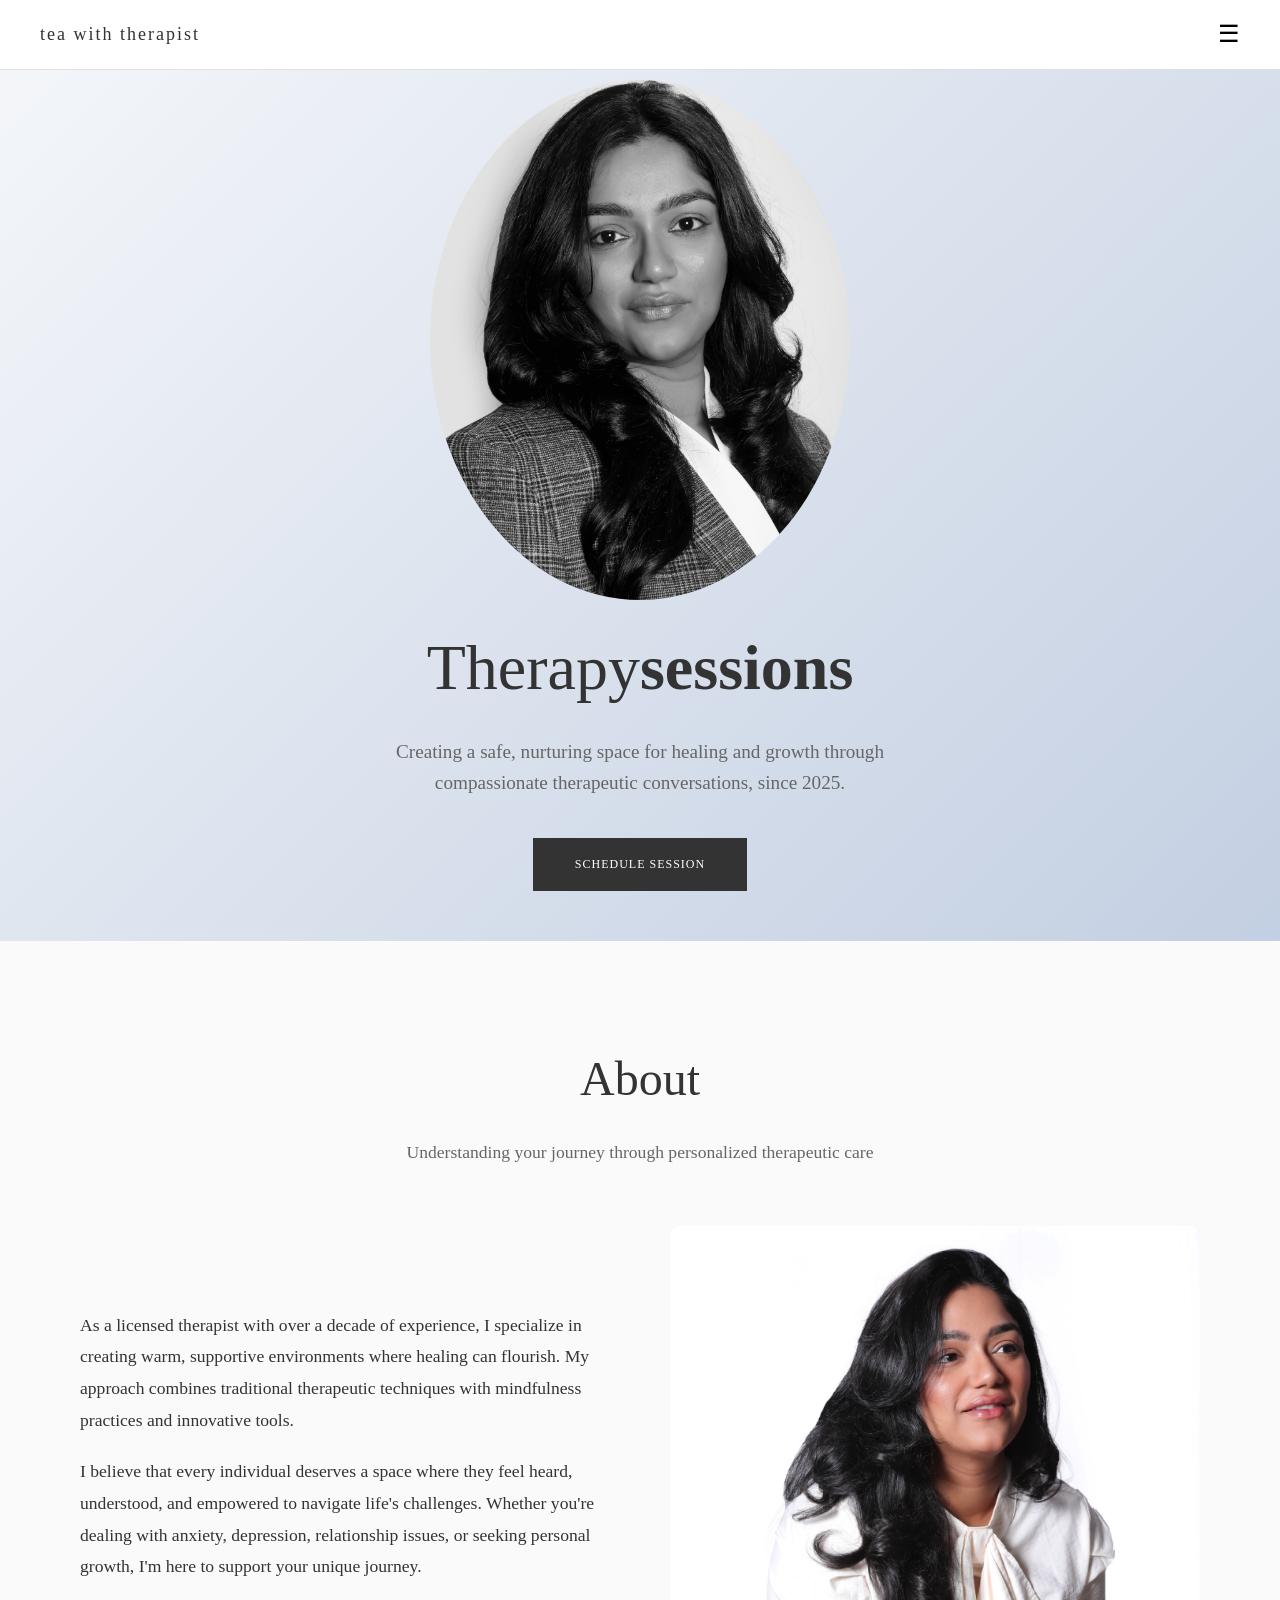
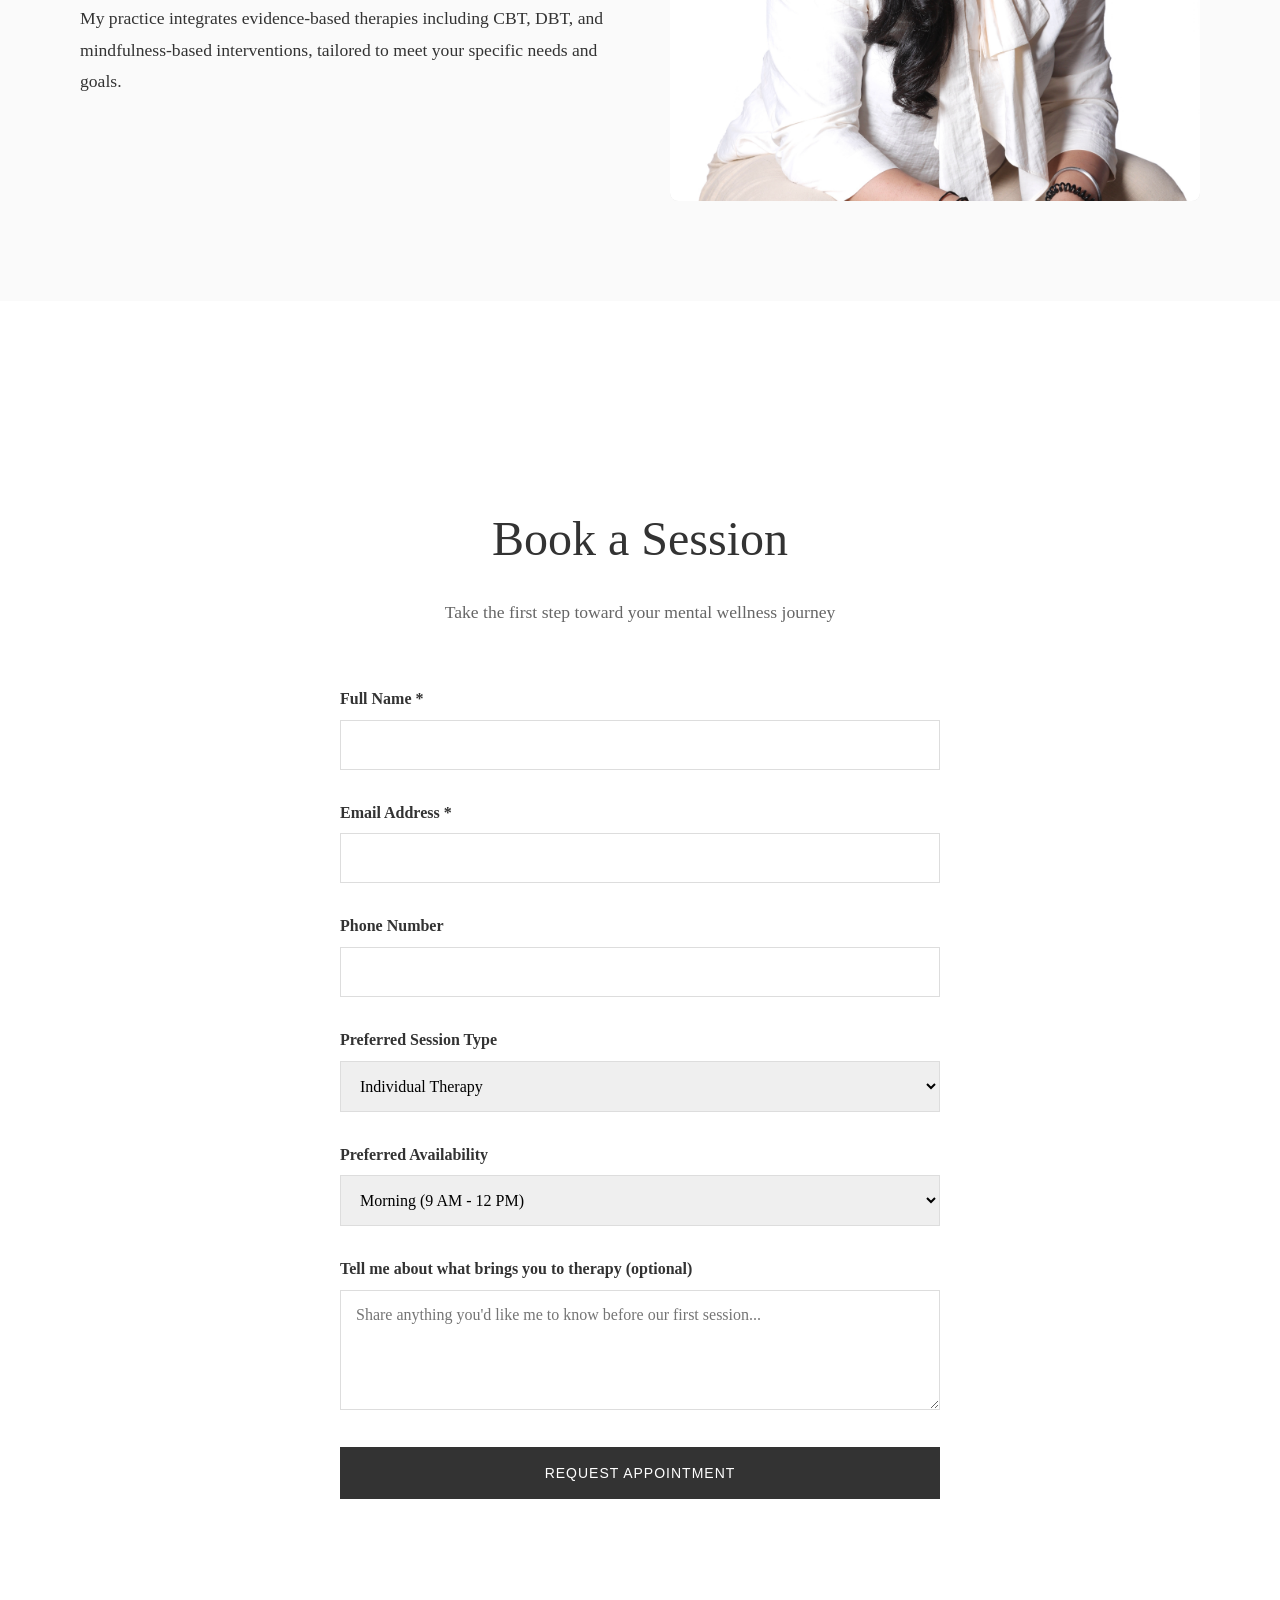
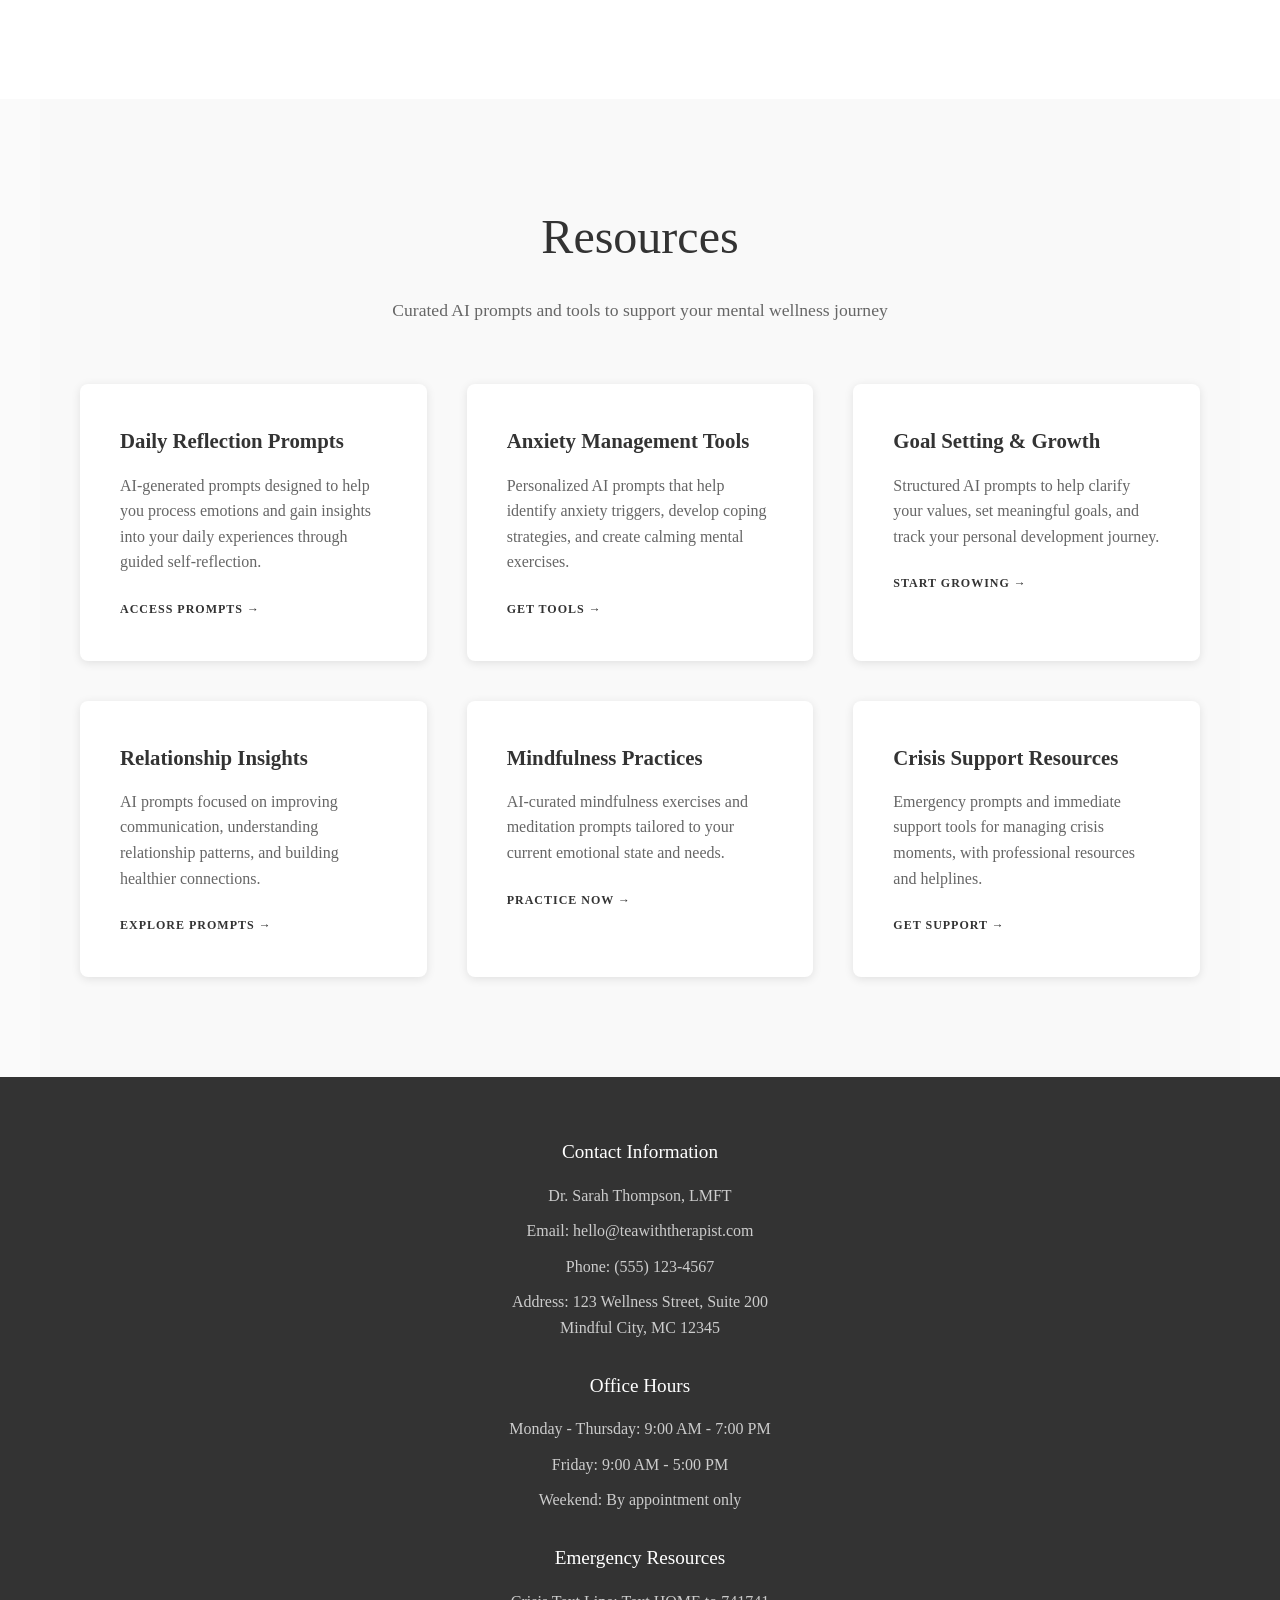
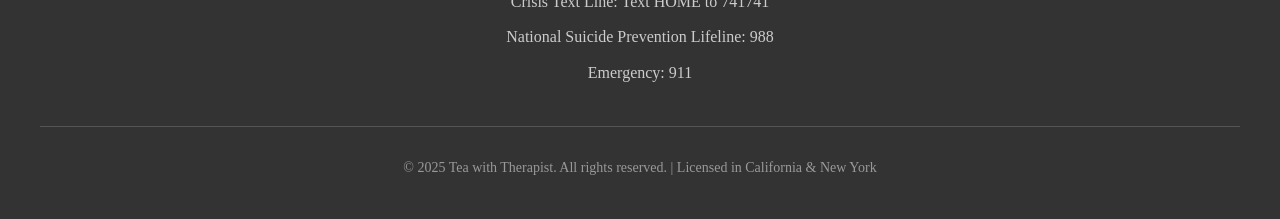
==== index.html @ d3dd5258 "Update index.html" ====
<!DOCTYPE html>
<html lang="en">
<head>
    <meta charset="UTF-8">
    <meta name="viewport" content="width=device-width, initial-scale=1.0">
    <title>Shit Therapist</title>
    <style>
        * {
            margin: 0;
            padding: 0;
            box-sizing: border-box;
        }

        body {
            font-family: 'Georgia', serif;
            line-height: 1.6;
            color: #333;
            background-color: #fafafa;
        }

        /* Header */
        header {
            background: white;
            padding: 20px 40px;
            border-bottom: 1px solid #e0e0e0;
            position: fixed;
            width: 100%;
            top: 0;
            z-index: 1000;
            display: flex;
            justify-content: space-between;
            align-items: center;
        }

        .logo {
            font-size: 18px;
            font-weight: normal;
            letter-spacing: 2px;
            text-transform: lowercase;
        }

        .nav-toggle {
            font-size: 24px;
            cursor: pointer;
            border: none;
            background: none;
            position: relative;
            z-index: 2001;
            transition: all 0.3s ease;
        }

        /* Full-Screen Navigation Overlay */
        .nav-overlay {
            position: fixed;
            top: 0;
            left: 0;
            width: 100%;
            height: 100vh;
            background: rgba(0, 0, 0, 0.95);
            z-index: 2000;
            opacity: 0;
            visibility: hidden;
            transition: all 0.4s ease;
            display: flex;
            align-items: center;
            justify-content: center;
        }

        .nav-overlay.active {
            opacity: 1;
            visibility: visible;
        }

        .nav-overlay-content {
            text-align: center;
            color: white;
        }

        .nav-overlay nav {
            margin-bottom: 40px;
        }

        .nav-overlay ul {
            list-style: none;
            padding: 0;
        }

        .nav-overlay li {
            margin: 40px 0;
            opacity: 0;
            transform: translateY(50px);
            transition: all 0.6s ease;
        }

        .nav-overlay.active li {
            opacity: 1;
            transform: translateY(0);
        }

        /* Stagger animation effect */
        .nav-overlay.active li:nth-child(1) { transition-delay: 0.1s; }
        .nav-overlay.active li:nth-child(2) { transition-delay: 0.2s; }
        .nav-overlay.active li:nth-child(3) { transition-delay: 0.3s; }
        .nav-overlay.active li:nth-child(4) { transition-delay: 0.4s; }
        .nav-overlay.active li:nth-child(5) { transition-delay: 0.5s; }

        .nav-overlay a {
            color: white;
            text-decoration: none;
            font-size: 3rem;
            font-weight: normal;
            letter-spacing: 2px;
            text-transform: lowercase;
            transition: all 0.3s ease;
            position: relative;
        }

        .nav-overlay a:hover {
            color: #ccc;
        }

        .nav-overlay a::after {
            content: '';
            position: absolute;
            bottom: -10px;
            left: 0;
            width: 0;
            height: 1px;
            background: white;
            transition: width 0.3s ease;
        }

        .nav-overlay a:hover::after {
            width: 100%;
        }

        .nav-close-text {
            font-size: 1rem;
            color: rgba(255, 255, 255, 0.7);
            letter-spacing: 1px;
            text-transform: uppercase;
            margin-top: 60px;
        }

        /* Hero Section - Keeps Original Gradient Background */
        .hero {
            min-height: 100vh;
            display: flex;
            flex-direction: column;
            align-items: center;
            justify-content: center;
            position: relative;
            background: linear-gradient(135deg, #f5f7fa 0%, #c3cfe2 100%);
            padding-top: 80px;
            overflow: hidden;
        }

        /* Clean Photo Placement - No Overlays, Separate from Text */
        .hero-image {
            width: 420px;
            height: 520px;
            border-radius: 50%;
            overflow: hidden;
            margin-bottom: 30px;
            position: relative;
            z-index: 10;
        }

        .hero-image img {
            width: 100%;
            height: 100%;
            object-fit: cover;
            object-position: center 35%; /*image becomes better positioned ion know tho*/
        }

        .hero-content {
            text-align: center;
            max-width: 800px;
            padding: 0 40px;
            position: relative;
            z-index: 10;
        }

        .hero h1 {
            font-size: 4rem;
            font-weight: normal;
            margin-bottom: 30px;
            line-height: 1.2;
        }

        .hero h1 .highlight {
            font-weight: bold;
        }

        .hero p {
            font-size: 1.2rem;
            margin-bottom: 40px;
            color: #666;
            max-width: 600px;
            margin-left: auto;
            margin-right: auto;
        }

        .cta-button {
            display: inline-block;
            padding: 15px 40px;
            border: 2px solid #333;
            background: #333;
            text-decoration: none;
            color: white;
            text-transform: uppercase;
            letter-spacing: 1px;
            font-size: 12px;
            transition: all 0.3s ease;
            margin-bottom: 50px; /* Added this line for better spacing */
        }

        .cta-button:hover {
            background: transparent;
            color: #333;
        }

        /* Section Styling */
        .section {
            padding: 100px 40px;
            max-width: 1200px;
            margin: 0 auto;
        }

        .section-title {
            font-size: 3rem;
            font-weight: normal;
            text-align: center;
            margin-bottom: 20px;
        }

        .section-subtitle {
            text-align: center;
            font-size: 1.1rem;
            color: #666;
            margin-bottom: 60px;
            max-width: 600px;
            margin-left: auto;
            margin-right: auto;
        }

        /* About Section */
        .about-content {
            display: grid;
            grid-template-columns: 1fr 1fr;
            gap: 60px;
            align-items: center;
        }

        .about-text {
            font-size: 1.1rem;
            line-height: 1.8;
        }

        .about-text p {
            margin-bottom: 20px;
        }

        .about-image {
            height: 575px;
            background: #e0e0e0;
            display: flex;
            align-items: center;
            justify-content: center;
            overflow: hidden; /* Add this line */
            border-radius: 8px; /* Optional: adds rounded corners */
        }

        .about-image img {
            width: 100%;
            height: 100%;
            object-fit: cover;
            object-position: center 30%;
            transform: scale(1.00); /* Scales down while maintaining the larger dimensions */
        }
    
        /* Book Session Section */
        .book-session {
            background: white;
            padding: 100px 40px;
        }

        .form-container {
            max-width: 600px;
            margin: 0 auto;
        }

        .form-group {
            margin-bottom: 30px;
        }

        .form-group label {
            display: block;
            margin-bottom: 8px;
            font-weight: bold;
            color: #333;
        }

        .form-group input,
        .form-group textarea,
        .form-group select {
            width: 100%;
            padding: 15px;
            border: 1px solid #ddd;
            font-family: inherit;
            font-size: 16px;
        }

        .form-group textarea {
            height: 120px;
            resize: vertical;
        }

        .submit-btn {
            width: 100%;
            padding: 18px;
            background: #333;
            color: white;
            border: none;
            text-transform: uppercase;
            letter-spacing: 1px;
            cursor: pointer;
            font-size: 14px;
            transition: background 0.3s ease;
        }

        .submit-btn:hover {
            background: #555;
        }

        /* Resources Section */
        .resources {
            background: #f9f9f9;
        }

        .resources-grid {
            display: grid;
            grid-template-columns: repeat(auto-fit, minmax(300px, 1fr));
            gap: 40px;
        }

        .resource-card {
            background: white;
            padding: 40px;
            border-radius: 8px;
            box-shadow: 0 2px 10px rgba(0,0,0,0.1);
        }

        .resource-card h3 {
            font-size: 1.3rem;
            margin-bottom: 15px;
            color: #333;
        }

        .resource-card p {
            color: #666;
            margin-bottom: 20px;
            line-height: 1.6;
        }

        .resource-link {
            color: #333;
            text-decoration: none;
            font-weight: bold;
            text-transform: uppercase;
            font-size: 12px;
            letter-spacing: 1px;
        }

        /* Footer */
        footer {
            background: #333;
            color: white;
            padding: 60px 40px 40px;
            text-align: center;
        }

        .footer-content {
            max-width: 800px;
            margin: 0 auto;
        }

        .footer-section {
            margin-bottom: 30px;
        }

        .footer-section h3 {
            font-size: 1.2rem;
            margin-bottom: 15px;
            font-weight: normal;
        }

        .footer-section p {
            margin-bottom: 10px;
            color: #ccc;
        }

        .footer-bottom {
            border-top: 1px solid #555;
            padding-top: 30px;
            margin-top: 40px;
            color: #999;
            font-size: 14px;
        }

        /* Smooth Scroll */
        html {
            scroll-behavior: smooth;
        }

        /* Responsive Design */
        @media (max-width: 768px) {
            .hero h1 {
                font-size: 2.5rem;
            }
            
            .section-title {
                font-size: 2rem;
            }
            
            .about-content {
                grid-template-columns: 1fr;
                gap: 40px;
            }
            
            .resources-grid {
                grid-template-columns: 1fr;
            }
            
            header {
                padding: 20px;
            }
            
            .section {
                padding: 60px 20px;
            }
            
            .book-session {
                padding: 60px 20px;
            }

            .nav-overlay a {
                font-size: 2rem;
            }

            .hero-image {
                width: 280px;
                height: 350px;
            }

            .hero-content {
                padding: 0 20px;
            }
        }
    </style>
</head>
<body>
    <!-- Header -->
    <header>
        <div class="logo">tea with therapist</div>
        <button class="nav-toggle" id="navToggle">☰</button>
    </header>

    <!-- Full-Screen Navigation Overlay -->
    <div class="nav-overlay" id="navOverlay">
        <div class="nav-overlay-content">
            <nav>
                <ul>
                    <li><a href="#home" onclick="closeMenu()">home</a></li>
                    <li><a href="#about" onclick="closeMenu()">about</a></li>
                    <li><a href="#book" onclick="closeMenu()">book session</a></li>
                    <li><a href="#resources" onclick="closeMenu()">resources</a></li>
                    <li><a href="#contact" onclick="closeMenu()">contact</a></li>
                </ul>
            </nav>
            <div class="nav-close-text">Press ESC to close</div>
        </div>
    </div>

    <!-- Hero Section -->
    <section class="hero" id="home">
        <!-- Clean Photo Placement -->
        <div class="hero-image">
            <img src="images/IMG_2917.jpg" alt="Therapist professional photo">
        </div>
        
        <div class="hero-content">
            <h1>Therapy<span class="highlight">sessions</span></h1>
            <p>Creating a safe, nurturing space for healing and growth through compassionate therapeutic conversations, since 2025.</p>
            <a href="#book" class="cta-button">Schedule Session</a>
        </div>
    </section>

    <!-- About Section -->
    <section class="section" id="about">
        <h2 class="section-title">About</h2>
        <p class="section-subtitle">Understanding your journey through personalized therapeutic care</p>
        
        <div class="about-content">
            <div class="about-text">
                <p>As a licensed therapist with over a decade of experience, I specialize in creating warm, supportive environments where healing can flourish. My approach combines traditional therapeutic techniques with mindfulness practices and innovative tools.</p>
                
                <p>I believe that every individual deserves a space where they feel heard, understood, and empowered to navigate life's challenges. Whether you're dealing with anxiety, depression, relationship issues, or seeking personal growth, I'm here to support your unique journey.</p>
                
                <p>My practice integrates evidence-based therapies including CBT, DBT, and mindfulness-based interventions, tailored to meet your specific needs and goals.</p>
            </div>
            
            <div class="about-image">
              <img src="images/IMG_2913.JPG">
            </div>
        </div>
    </section>

    <!-- Book Session Section -->
    <section class="book-session" id="book">
        <div class="section">
            <h2 class="section-title">Book a Session</h2>
            <p class="section-subtitle">Take the first step toward your mental wellness journey</p>
            
            <div class="form-container">
                <form>
                    <div class="form-group">
                        <label for="name">Full Name *</label>
                        <input type="text" id="name" name="name" required>
                    </div>
                    
                    <div class="form-group">
                        <label for="email">Email Address *</label>
                        <input type="email" id="email" name="email" required>
                    </div>
                    
                    <div class="form-group">
                        <label for="phone">Phone Number</label>
                        <input type="tel" id="phone" name="phone">
                    </div>
                    
                    <div class="form-group">
                        <label for="session-type">Preferred Session Type</label>
                        <select id="session-type" name="session-type">
                            <option>Individual Therapy</option>
                            <option>Couples Therapy</option>
                            <option>Group Therapy</option>
                            <option>Online Session</option>
                        </select>
                    </div>
                    
                    <div class="form-group">
                        <label for="availability">Preferred Availability</label>
                        <select id="availability" name="availability">
                            <option>Morning (9 AM - 12 PM)</option>
                            <option>Afternoon (12 PM - 5 PM)</option>
                            <option>Evening (5 PM - 8 PM)</option>
                        </select>
                    </div>
                    
                    <div class="form-group">
                        <label for="message">Tell me about what brings you to therapy (optional)</label>
                        <textarea id="message" name="message" placeholder="Share anything you'd like me to know before our first session..."></textarea>
                    </div>
                    
                    <button type="submit" class="submit-btn">Request Appointment</button>
                </form>
            </div>
        </div>
    </section>

    <!-- Resources Section -->
    <section class="section resources" id="resources">
        <h2 class="section-title">Resources</h2>
        <p class="section-subtitle">Curated AI prompts and tools to support your mental wellness journey</p>
        
        <div class="resources-grid">
            <div class="resource-card">
                <h3>Daily Reflection Prompts</h3>
                <p>AI-generated prompts designed to help you process emotions and gain insights into your daily experiences through guided self-reflection.</p>
                <a href="#" class="resource-link">Access Prompts →</a>
            </div>
            
            <div class="resource-card">
                <h3>Anxiety Management Tools</h3>
                <p>Personalized AI prompts that help identify anxiety triggers, develop coping strategies, and create calming mental exercises.</p>
                <a href="#" class="resource-link">Get Tools →</a>
            </div>
            
            <div class="resource-card">
                <h3>Goal Setting & Growth</h3>
                <p>Structured AI prompts to help clarify your values, set meaningful goals, and track your personal development journey.</p>
                <a href="#" class="resource-link">Start Growing →</a>
            </div>
            
            <div class="resource-card">
                <h3>Relationship Insights</h3>
                <p>AI prompts focused on improving communication, understanding relationship patterns, and building healthier connections.</p>
                <a href="#" class="resource-link">Explore Prompts →</a>
            </div>
            
            <div class="resource-card">
                <h3>Mindfulness Practices</h3>
                <p>AI-curated mindfulness exercises and meditation prompts tailored to your current emotional state and needs.</p>
                <a href="#" class="resource-link">Practice Now →</a>
            </div>
            
            <div class="resource-card">
                <h3>Crisis Support Resources</h3>
                <p>Emergency prompts and immediate support tools for managing crisis moments, with professional resources and helplines.</p>
                <a href="#" class="resource-link">Get Support →</a>
            </div>
        </div>
    </section>

    <!-- Footer -->
    <footer id="contact">
        <div class="footer-content">
            <div class="footer-section">
                <h3>Contact Information</h3>
                <p>Dr. Sarah Thompson, LMFT</p>
                <p>Email: hello@teawiththerapist.com</p>
                <p>Phone: (555) 123-4567</p>
                <p>Address: 123 Wellness Street, Suite 200<br>Mindful City, MC 12345</p>
            </div>
            
            <div class="footer-section">
                <h3>Office Hours</h3>
                <p>Monday - Thursday: 9:00 AM - 7:00 PM</p>
                <p>Friday: 9:00 AM - 5:00 PM</p>
                <p>Weekend: By appointment only</p>
            </div>
            
            <div class="footer-section">
                <h3>Emergency Resources</h3>
                <p>Crisis Text Line: Text HOME to 741741</p>
                <p>National Suicide Prevention Lifeline: 988</p>
                <p>Emergency: 911</p>
            </div>
        </div>
        
        <div class="footer-bottom">
            <p>&copy; 2025 Tea with Therapist. All rights reserved. | Licensed in California & New York</p>
        </div>
    </footer>

    <script>
        // Get DOM elements
        const navToggle = document.getElementById('navToggle');
        const navOverlay = document.getElementById('navOverlay');

        // Toggle menu function
        function toggleMenu() {
            navOverlay.classList.toggle('active');
            
            // Change hamburger to X when open
            if (navOverlay.classList.contains('active')) {
                navToggle.innerHTML = '✕';
                document.body.style.overflow = 'hidden'; // Prevent scrolling
            } else {
                navToggle.innerHTML = '☰';
                document.body.style.overflow = ''; // Restore scrolling
            }
        }

        // Close menu function
        function closeMenu() {
            navOverlay.classList.remove('active');
            navToggle.innerHTML = '☰';
            document.body.style.overflow = ''; // Restore scrolling
        }

        // Event listeners
        navToggle.addEventListener('click', toggleMenu);

        // Close menu when pressing escape key
        document.addEventListener('keydown', function(e) {
            if (e.key === 'Escape') {
                closeMenu();
            }
        });

        // Close menu when clicking on overlay background
        navOverlay.addEventListener('click', function(e) {
            if (e.target === navOverlay) {
                closeMenu();
            }
        });
    </script>
</body>
</html>
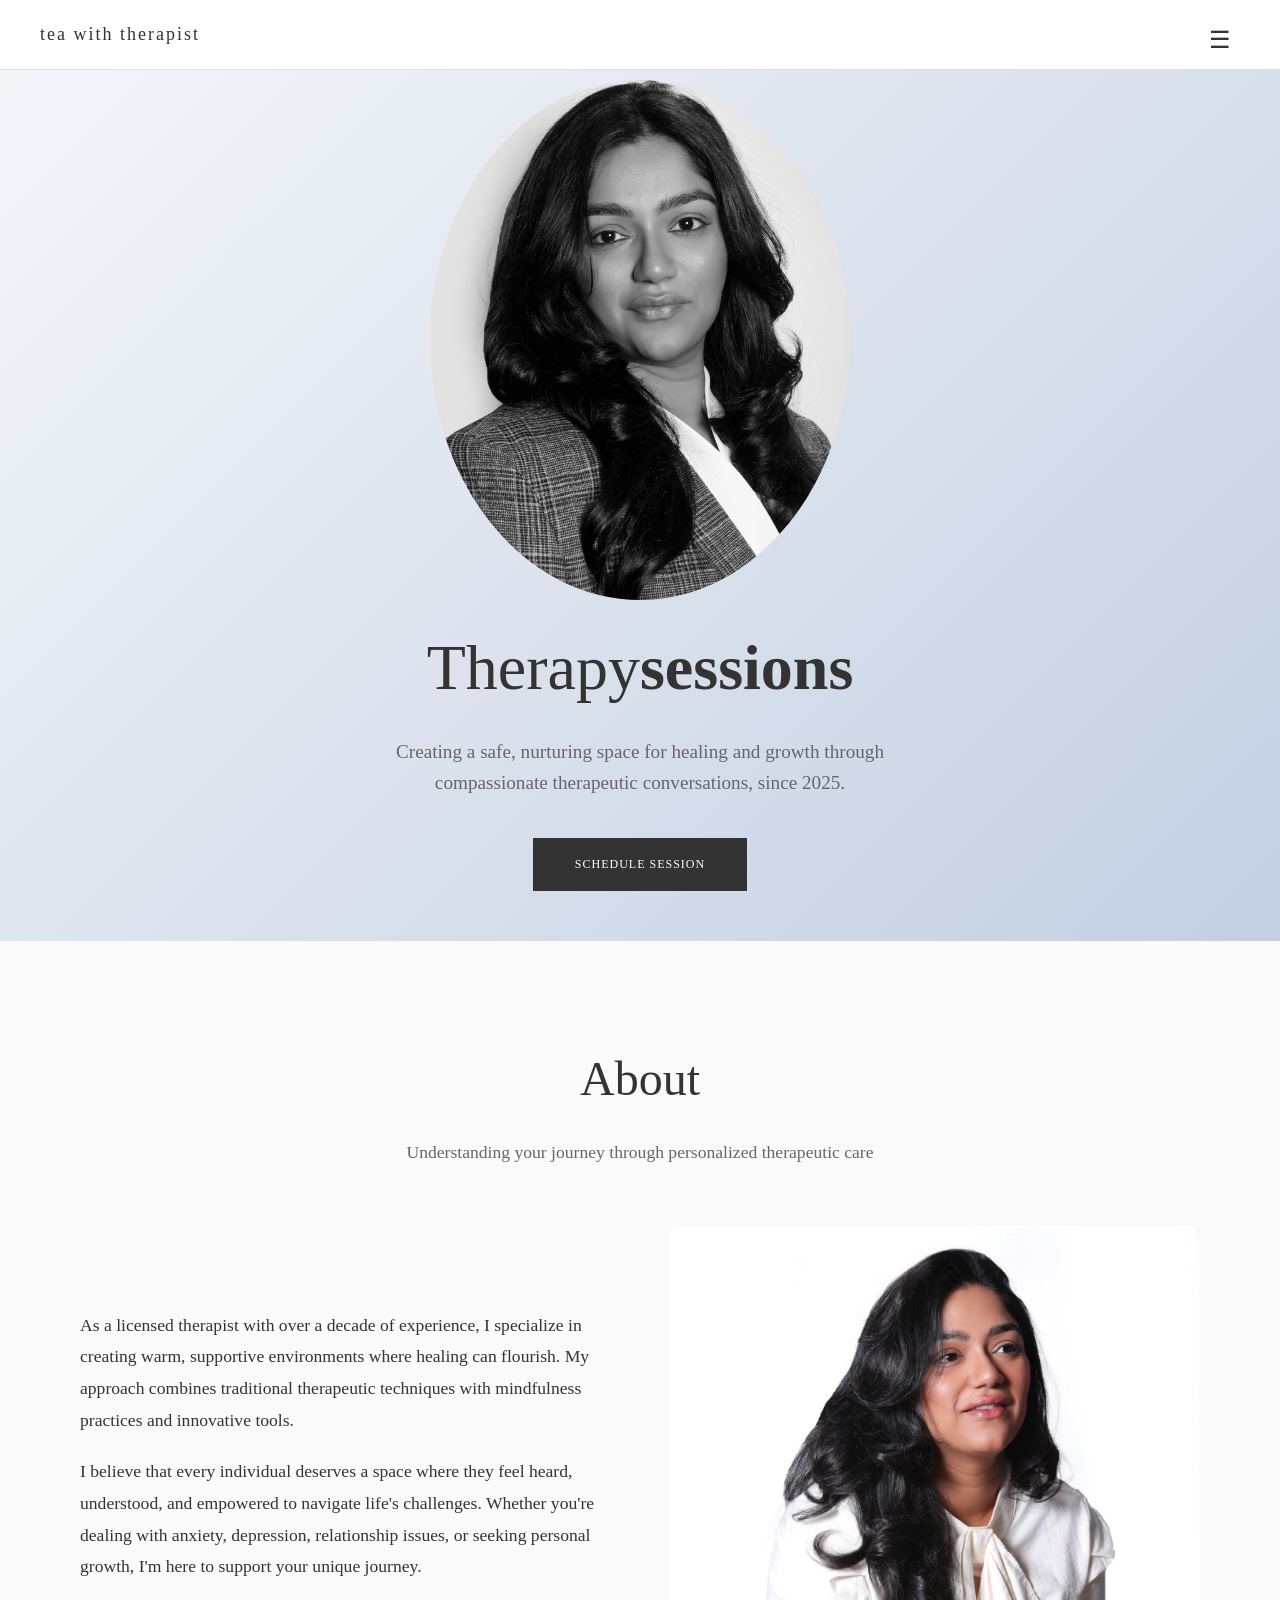
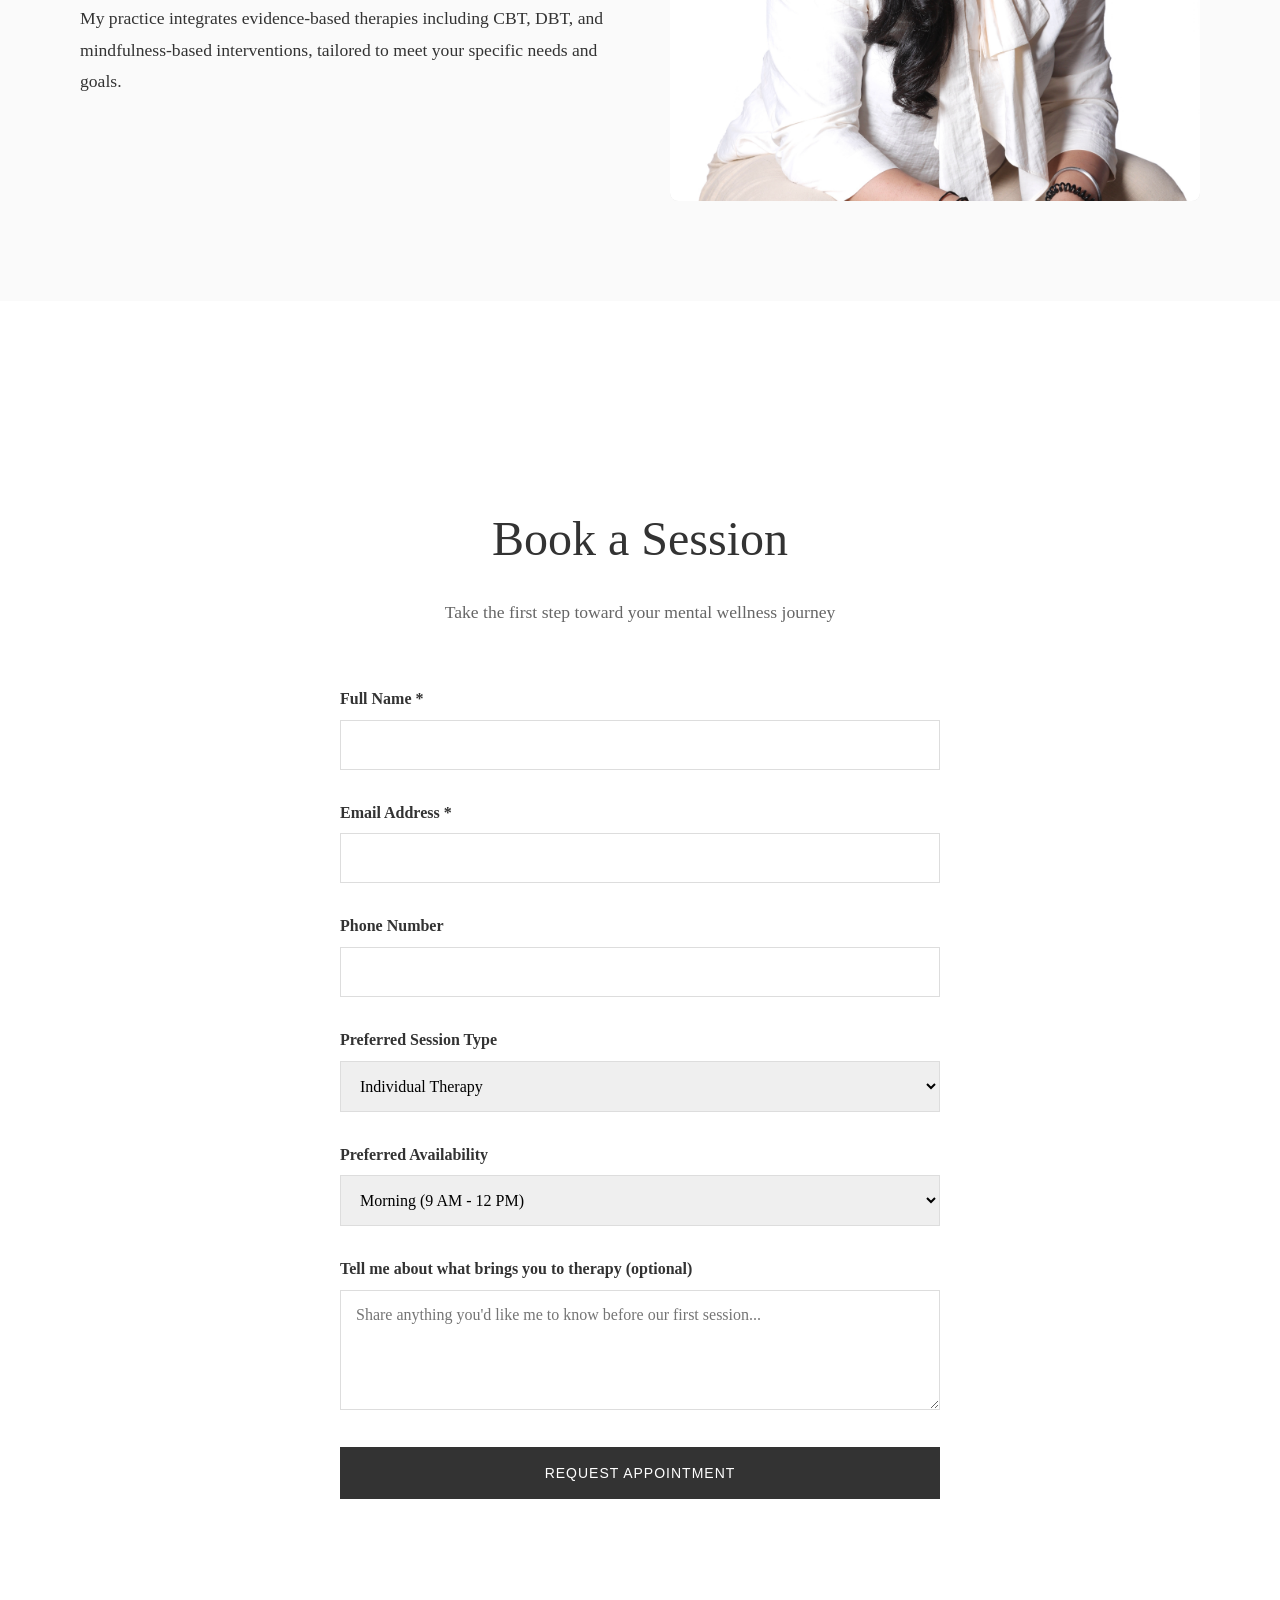
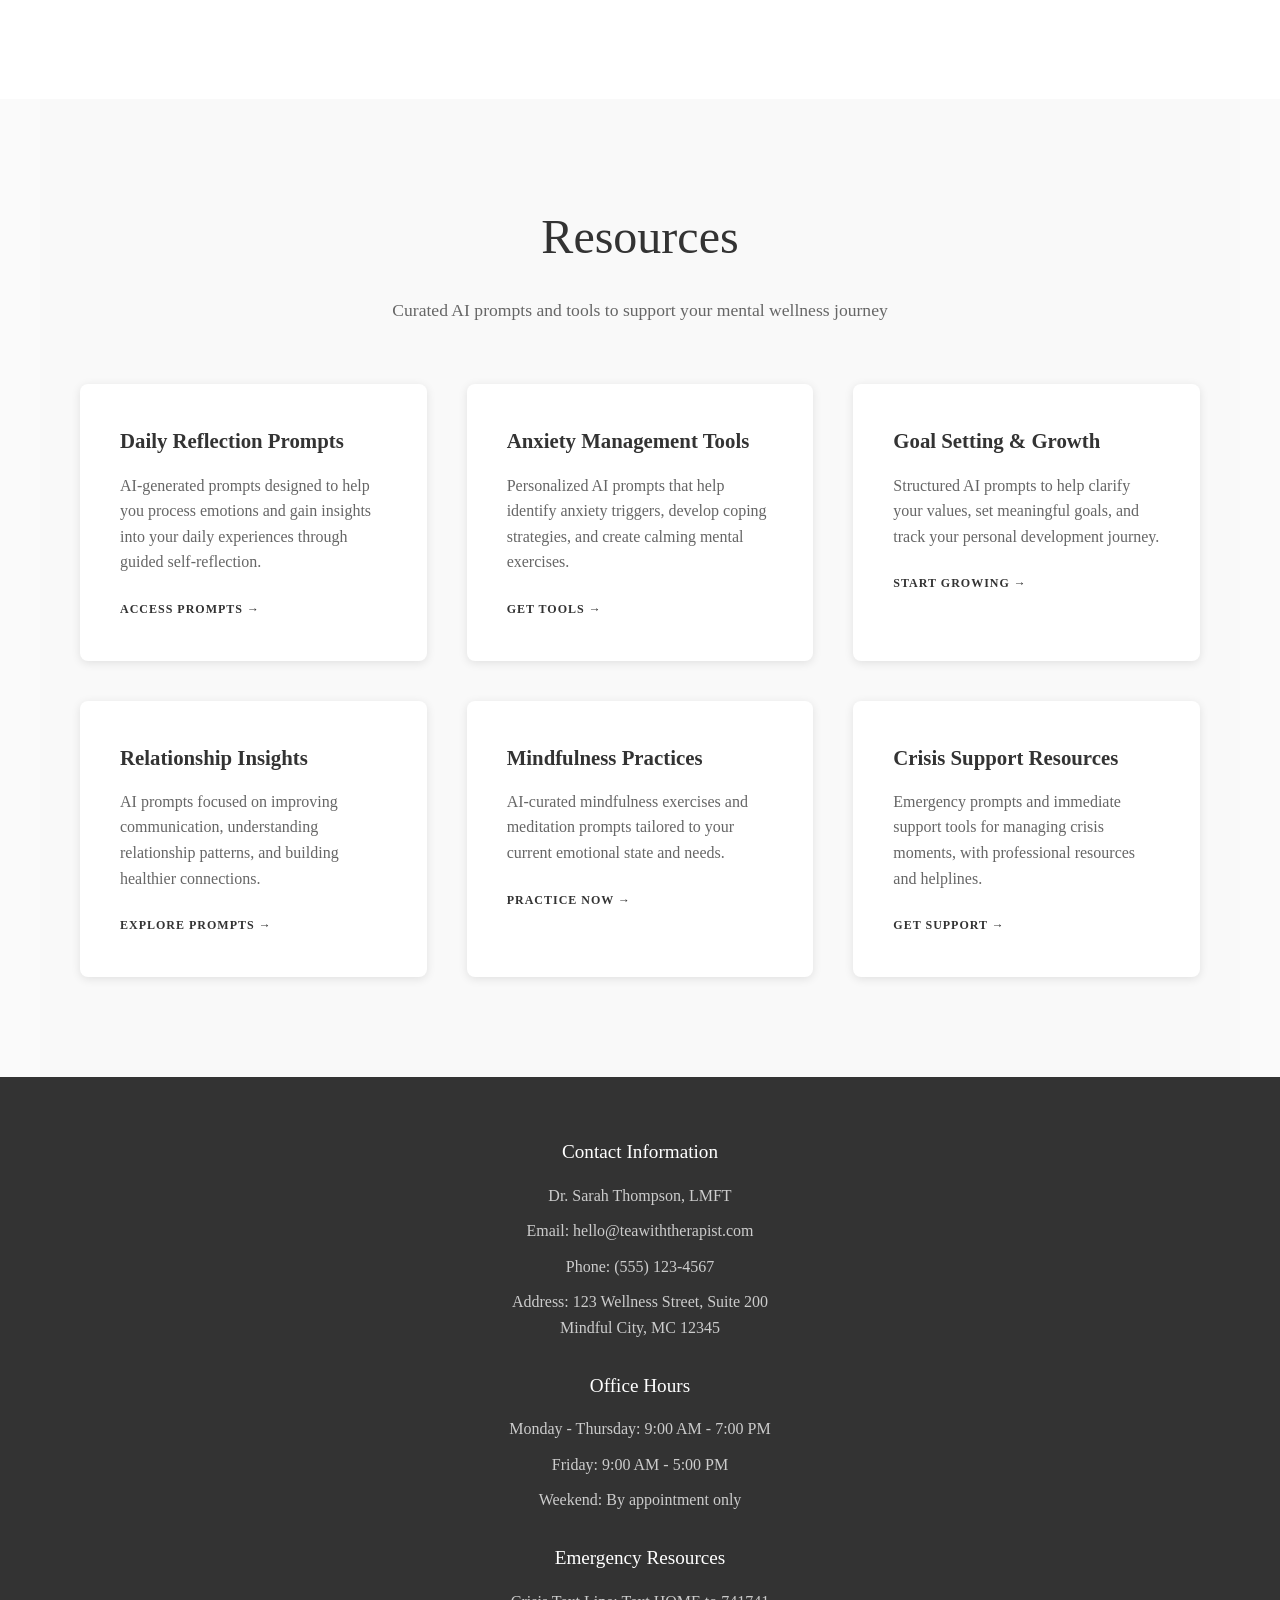
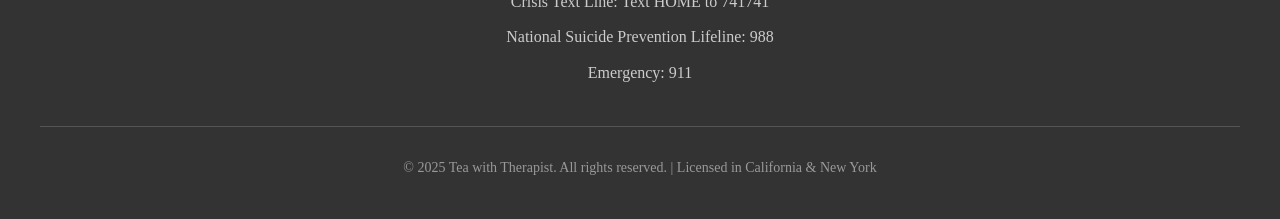
==== commit bb806e82: "Update index.html" ====
--- a/index.html
+++ b/index.html
@@ -44,10 +44,32 @@
             cursor: pointer;
             border: none;
             background: none;
-            position: relative;
+            position: fixed; /* Changed from relative to fixed */
+            top: 20px;
+            right: 40px;
             z-index: 2001;
             transition: all 0.3s ease;
-        }
+            color: #333;
+            width: 40px;
+            height: 40px;
+            display: flex;
+            align-items: center;
+            justify-content: center;
+        }
+
+        /* Cross button styling when menu is active */
+        .nav-toggle.active {
+            color: white; /* White cross on dark overlay */
+            transform: rotate(180deg); /* Subtle rotation effect */
+        }
+
+        /* Enhanced cross symbol */
+        .nav-toggle.active::before {
+            content: '✕';
+            font-size: 28px;
+            font-weight: normal;
+        }
+
 
         /* Full-Screen Navigation Overlay */
         .nav-overlay {
@@ -649,16 +671,19 @@
         const navToggle = document.getElementById('navToggle');
         const navOverlay = document.getElementById('navOverlay');
 
-        // Toggle menu function
+        // Toggle menu function with cross button
         function toggleMenu() {
             navOverlay.classList.toggle('active');
-            
-            // Change hamburger to X when open
+            navToggle.classList.toggle('active');
+        
+            // Change hamburger to cross when open
             if (navOverlay.classList.contains('active')) {
                 navToggle.innerHTML = '✕';
+                navToggle.style.color = 'white';
                 document.body.style.overflow = 'hidden'; // Prevent scrolling
             } else {
                 navToggle.innerHTML = '☰';
+                navToggle.style.color = '#333';
                 document.body.style.overflow = ''; // Restore scrolling
             }
         }
@@ -666,7 +691,9 @@
         // Close menu function
         function closeMenu() {
             navOverlay.classList.remove('active');
+            navToggle.classList.remove('active');
             navToggle.innerHTML = '☰';
+            navToggle.style.color = '#333';
             document.body.style.overflow = ''; // Restore scrolling
         }
 
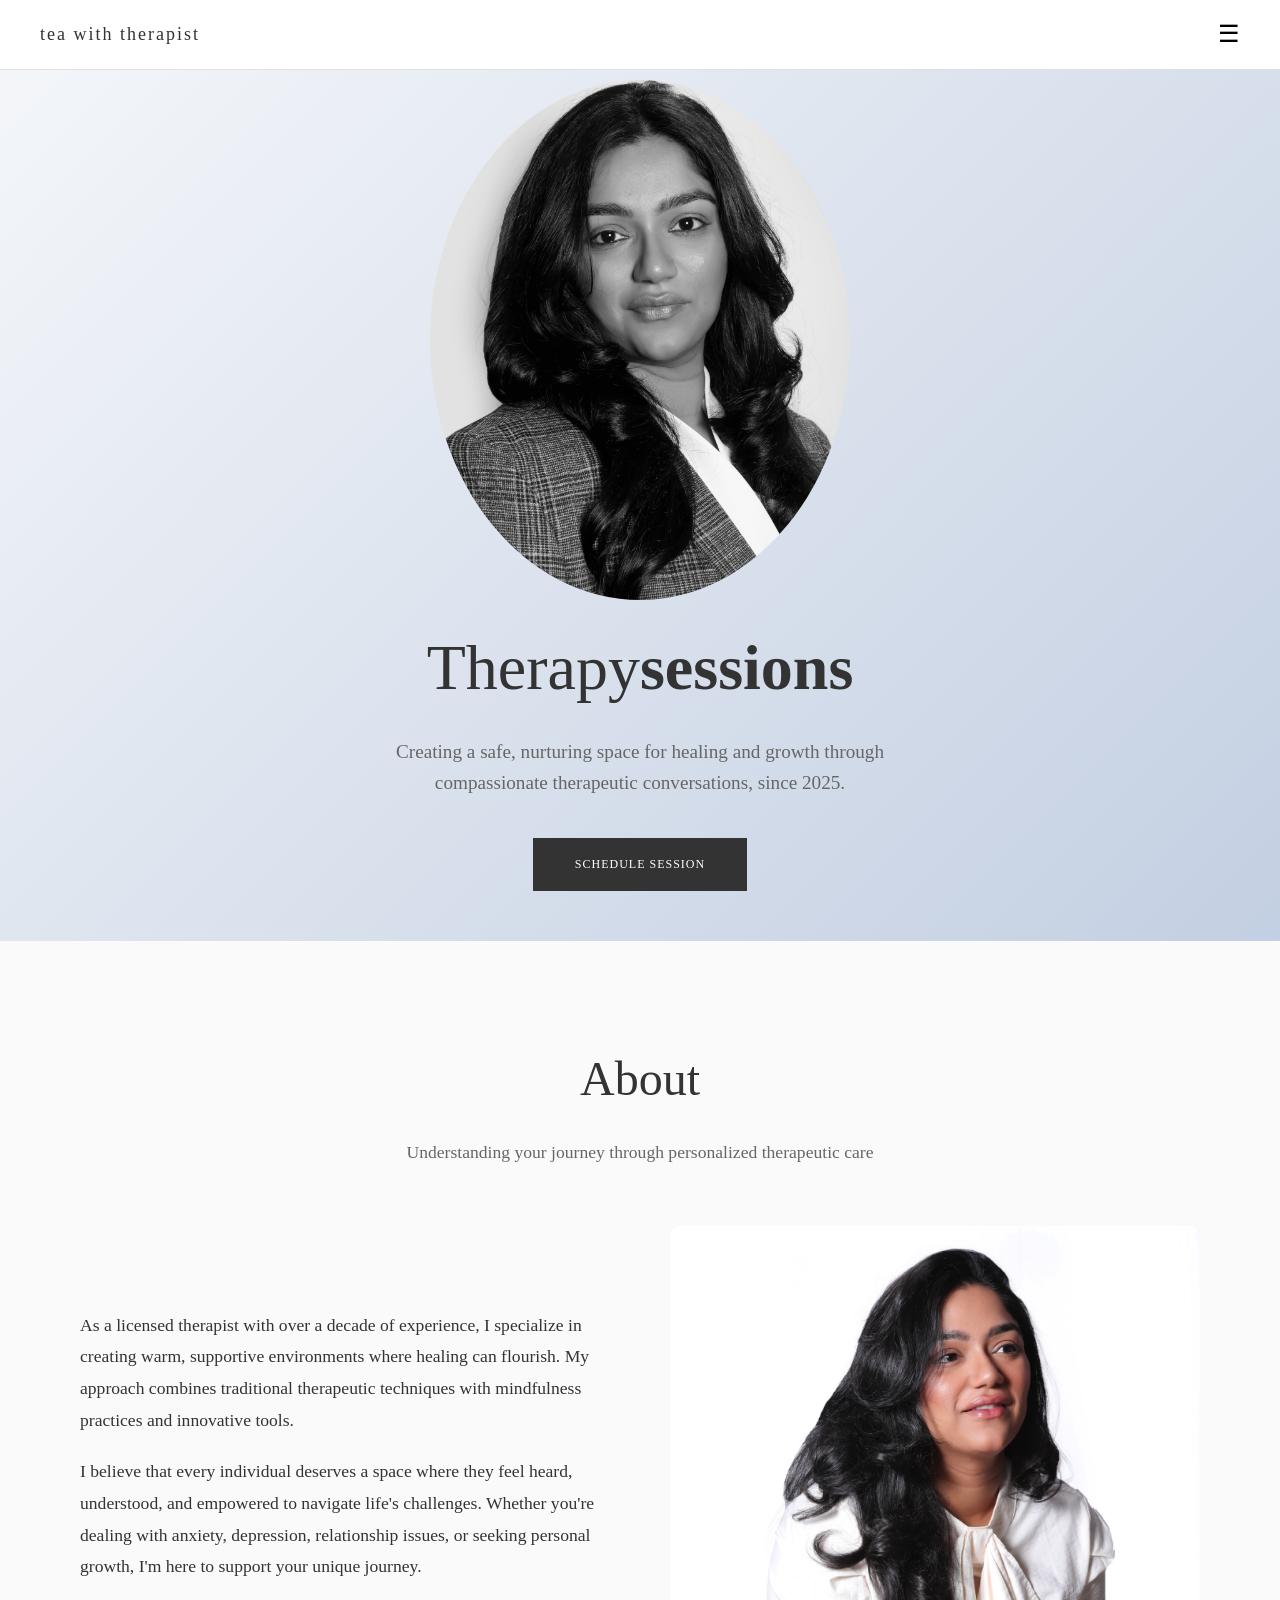
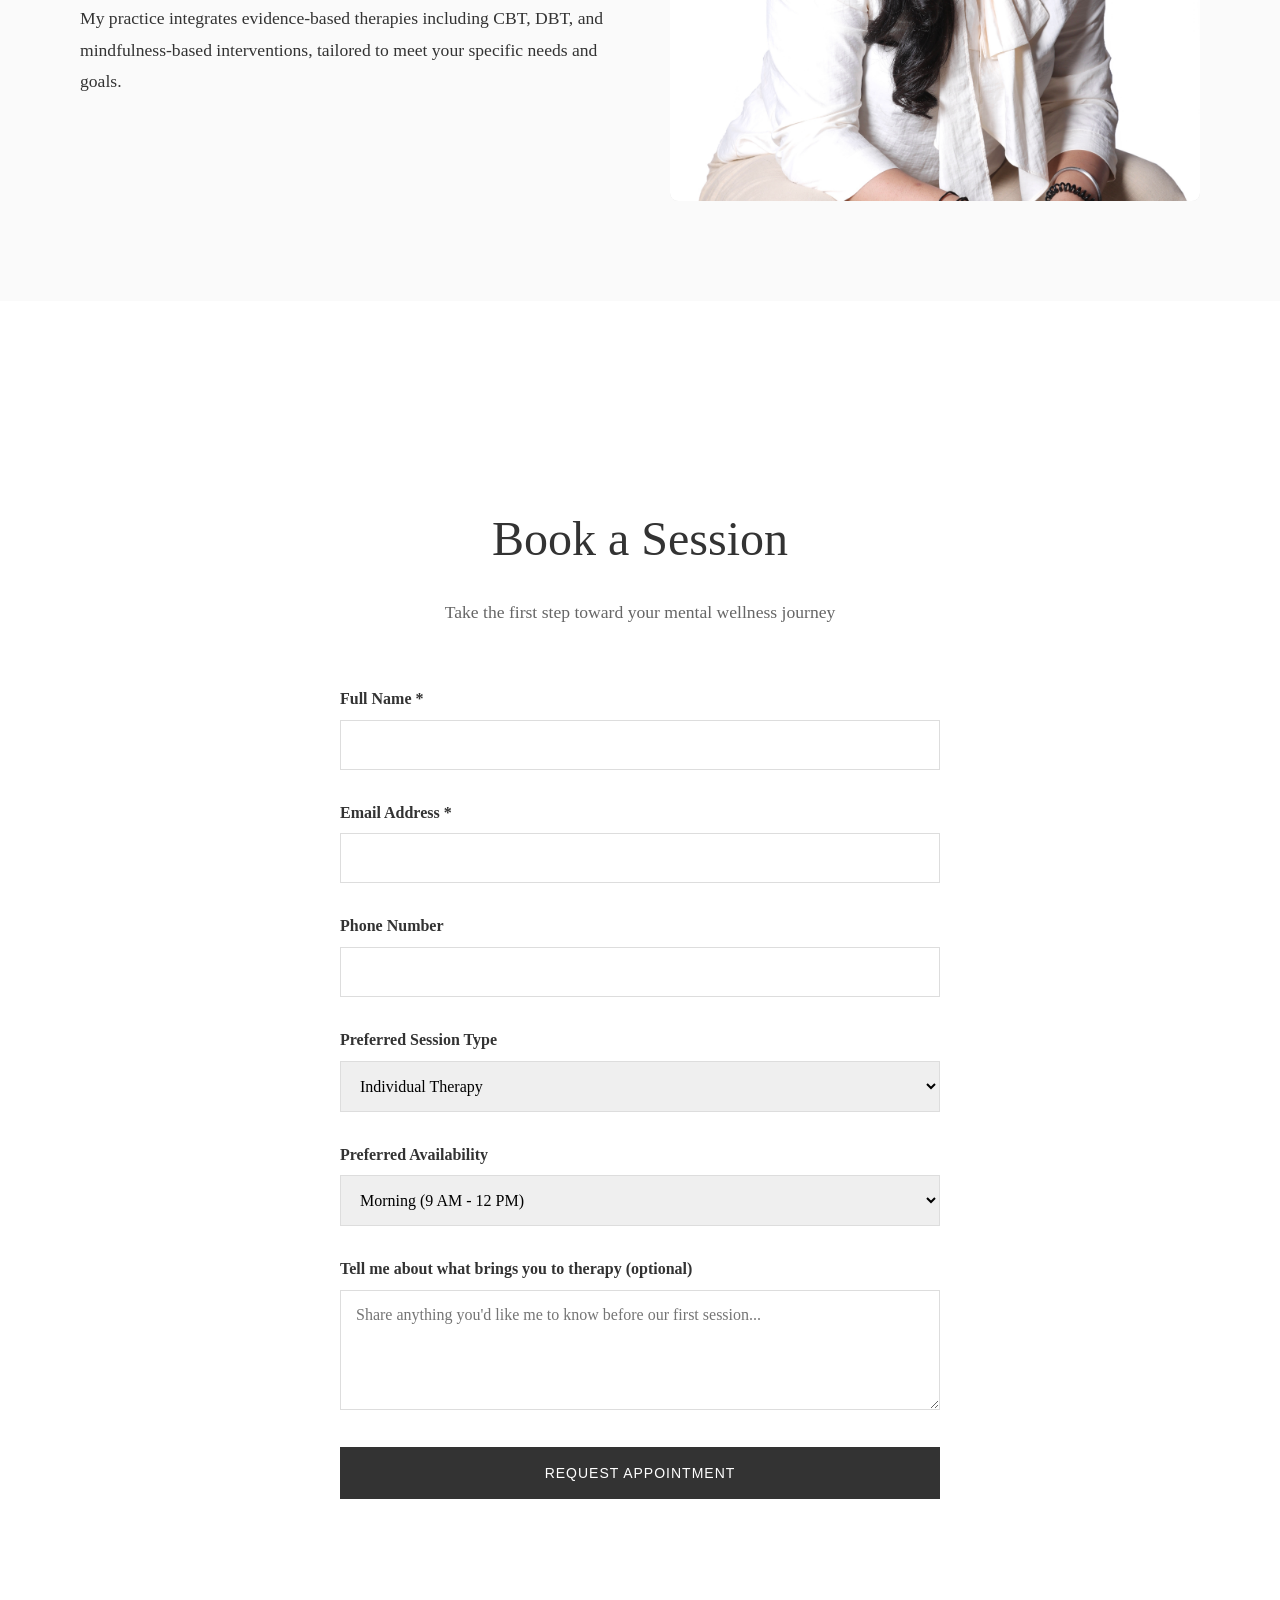
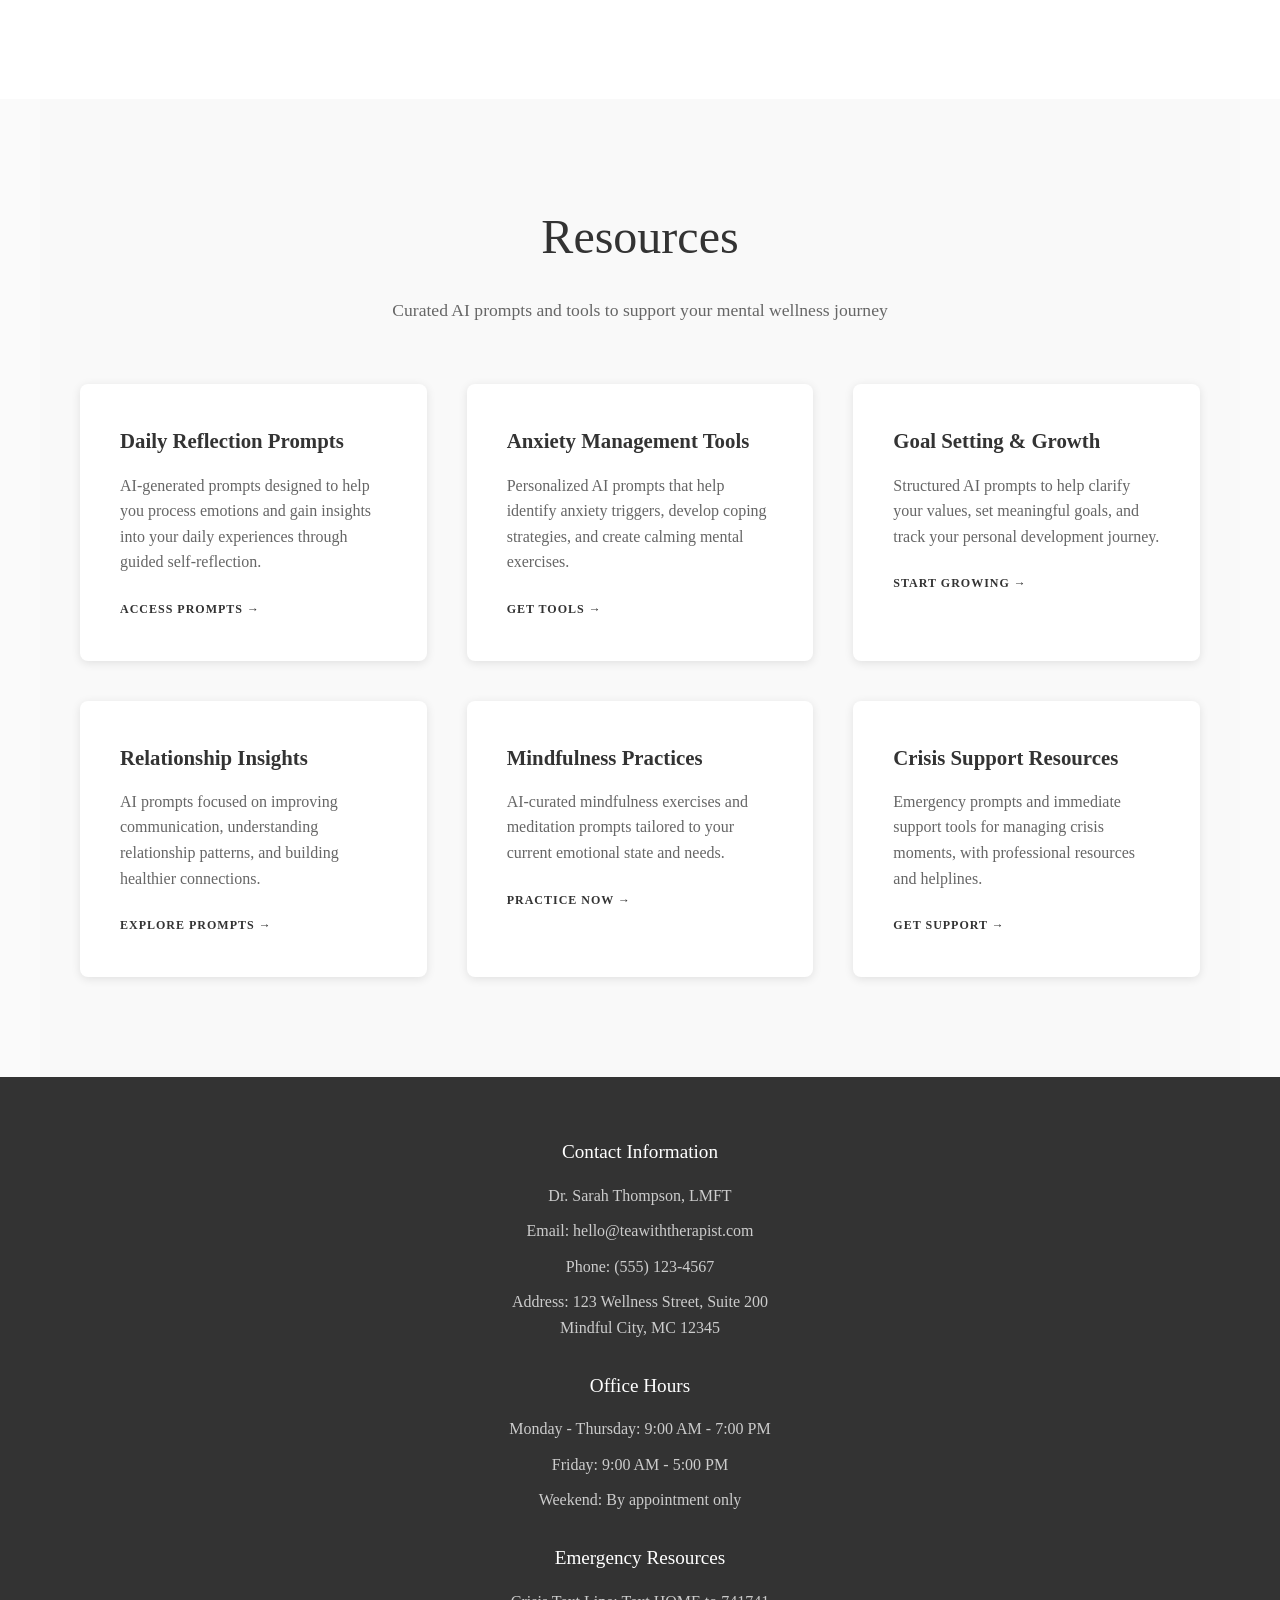
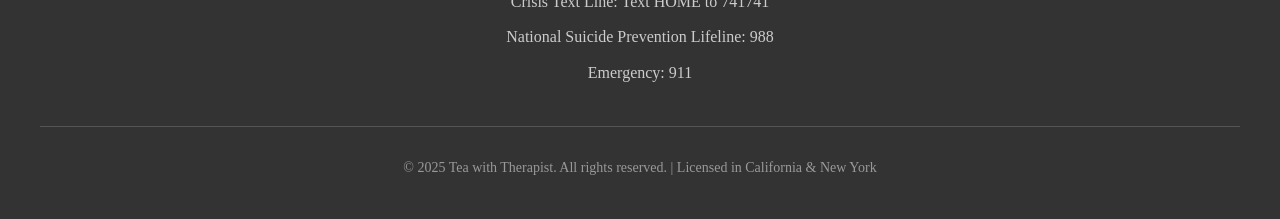
==== commit 5ebd27d6: "Update index.html" ====
--- a/index.html
+++ b/index.html
@@ -44,32 +44,10 @@
             cursor: pointer;
             border: none;
             background: none;
-            position: fixed; /* Changed from relative to fixed */
-            top: 20px;
-            right: 40px;
+            position: relative;
             z-index: 2001;
             transition: all 0.3s ease;
-            color: #333;
-            width: 40px;
-            height: 40px;
-            display: flex;
-            align-items: center;
-            justify-content: center;
-        }
-
-        /* Cross button styling when menu is active */
-        .nav-toggle.active {
-            color: white; /* White cross on dark overlay */
-            transform: rotate(180deg); /* Subtle rotation effect */
-        }
-
-        /* Enhanced cross symbol */
-        .nav-toggle.active::before {
-            content: '✕';
-            font-size: 28px;
-            font-weight: normal;
-        }
-
+        }
 
         /* Full-Screen Navigation Overlay */
         .nav-overlay {
@@ -671,19 +649,16 @@
         const navToggle = document.getElementById('navToggle');
         const navOverlay = document.getElementById('navOverlay');
 
-        // Toggle menu function with cross button
+        // Toggle menu function
         function toggleMenu() {
             navOverlay.classList.toggle('active');
-            navToggle.classList.toggle('active');
-        
-            // Change hamburger to cross when open
+            
+            // Change hamburger to X when open
             if (navOverlay.classList.contains('active')) {
                 navToggle.innerHTML = '✕';
-                navToggle.style.color = 'white';
                 document.body.style.overflow = 'hidden'; // Prevent scrolling
             } else {
                 navToggle.innerHTML = '☰';
-                navToggle.style.color = '#333';
                 document.body.style.overflow = ''; // Restore scrolling
             }
         }
@@ -691,9 +666,7 @@
         // Close menu function
         function closeMenu() {
             navOverlay.classList.remove('active');
-            navToggle.classList.remove('active');
             navToggle.innerHTML = '☰';
-            navToggle.style.color = '#333';
             document.body.style.overflow = ''; // Restore scrolling
         }
 
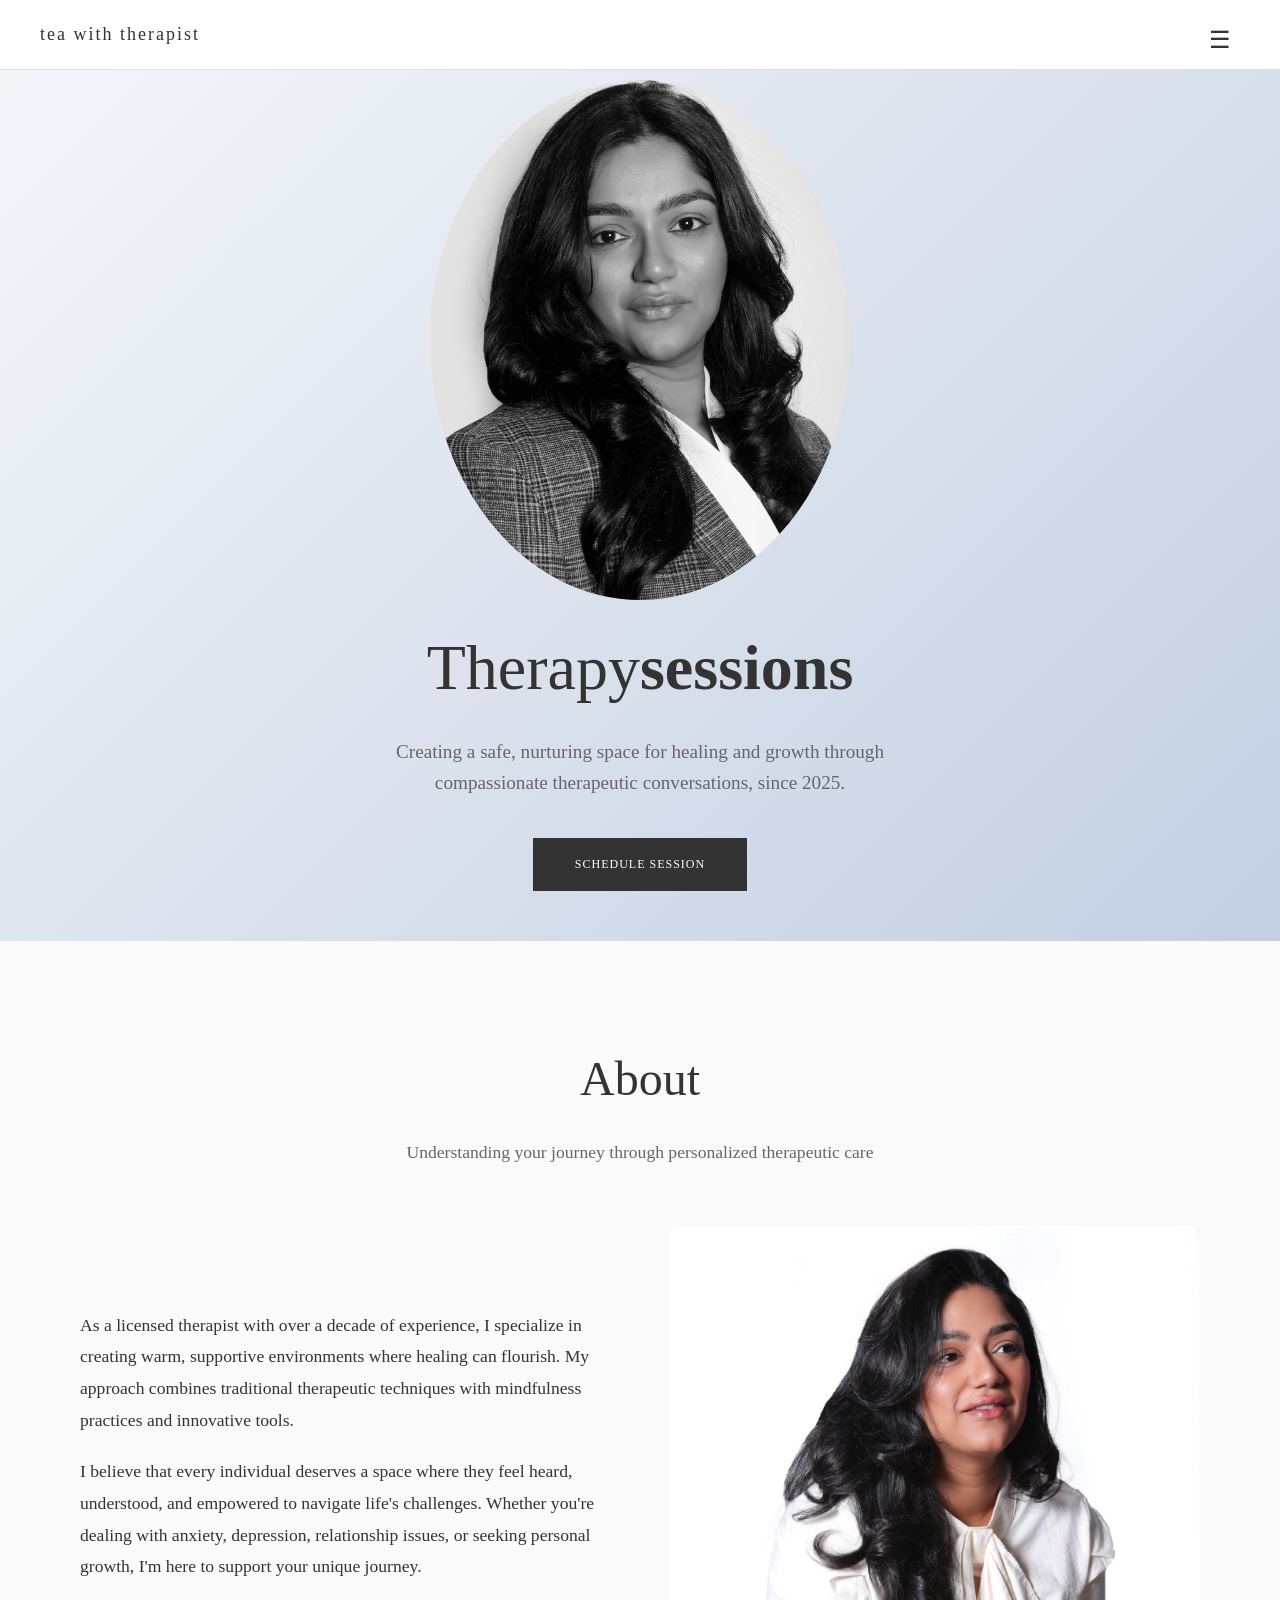
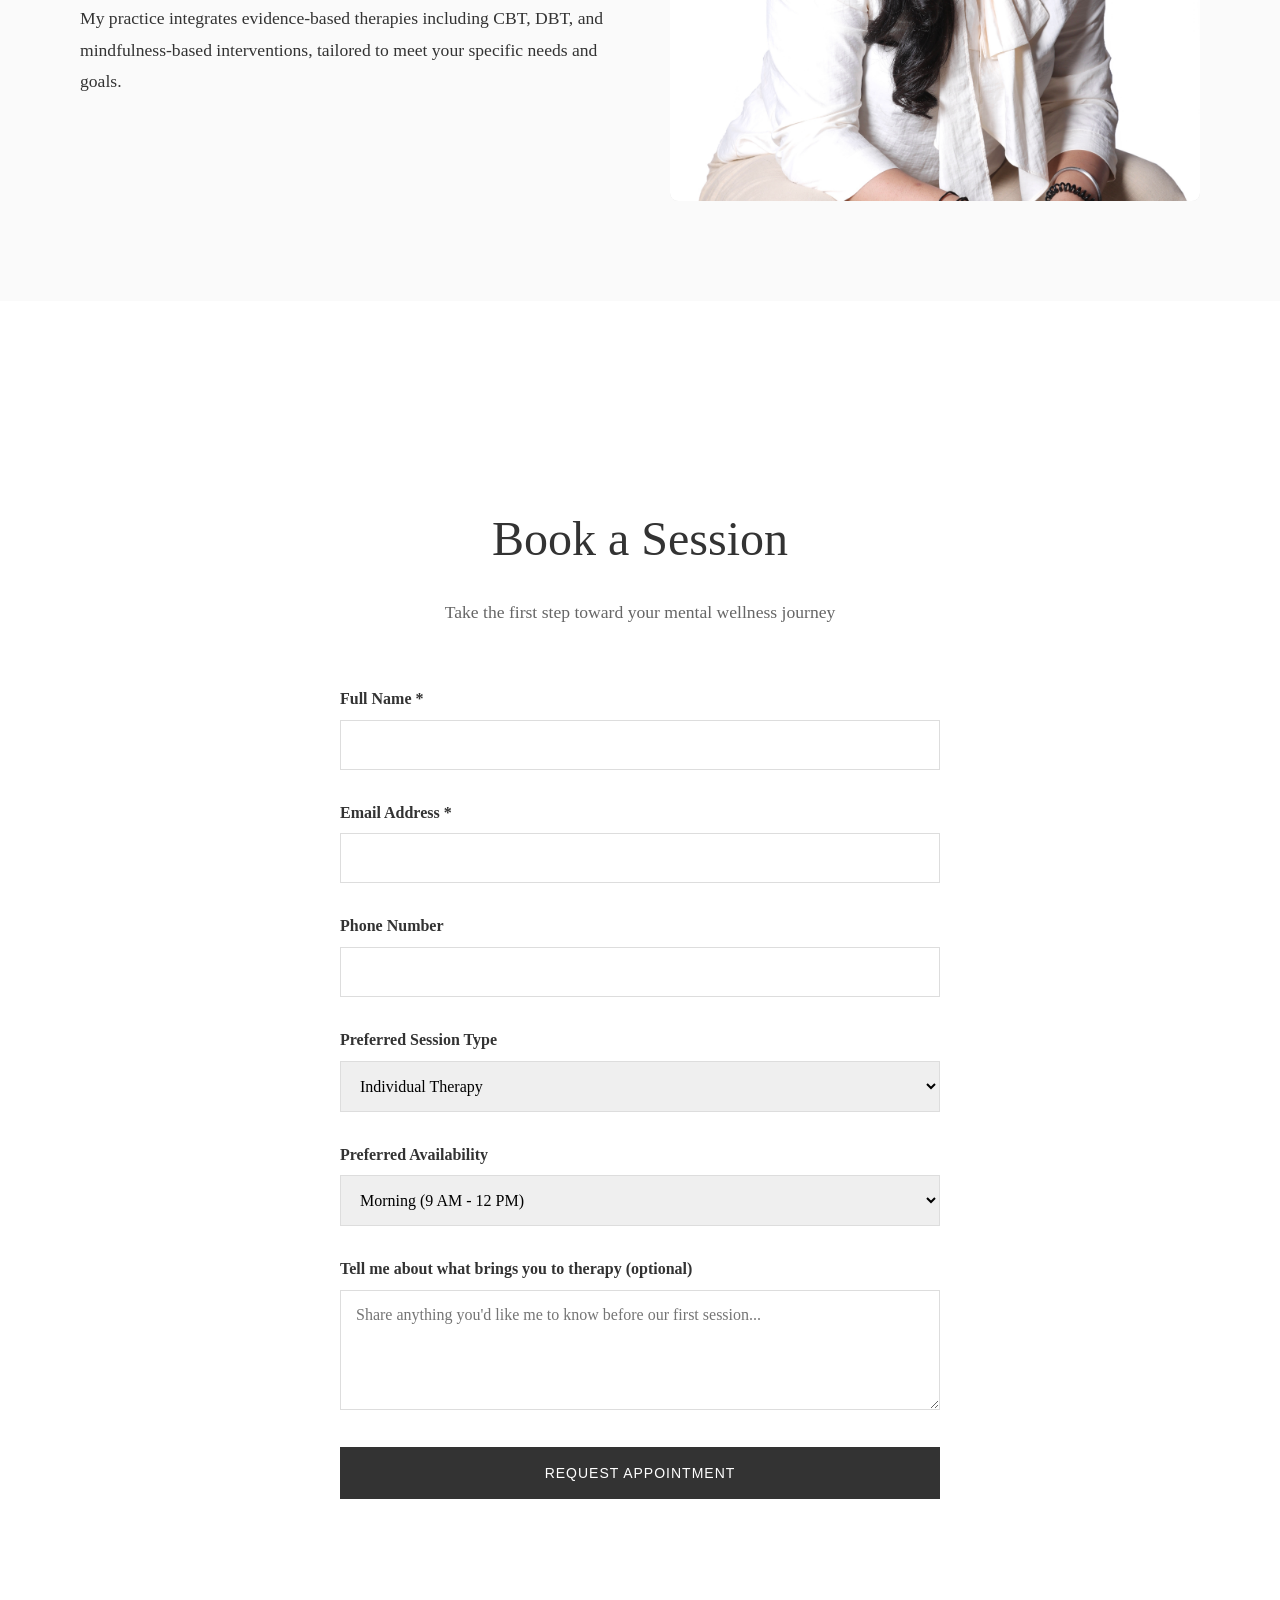
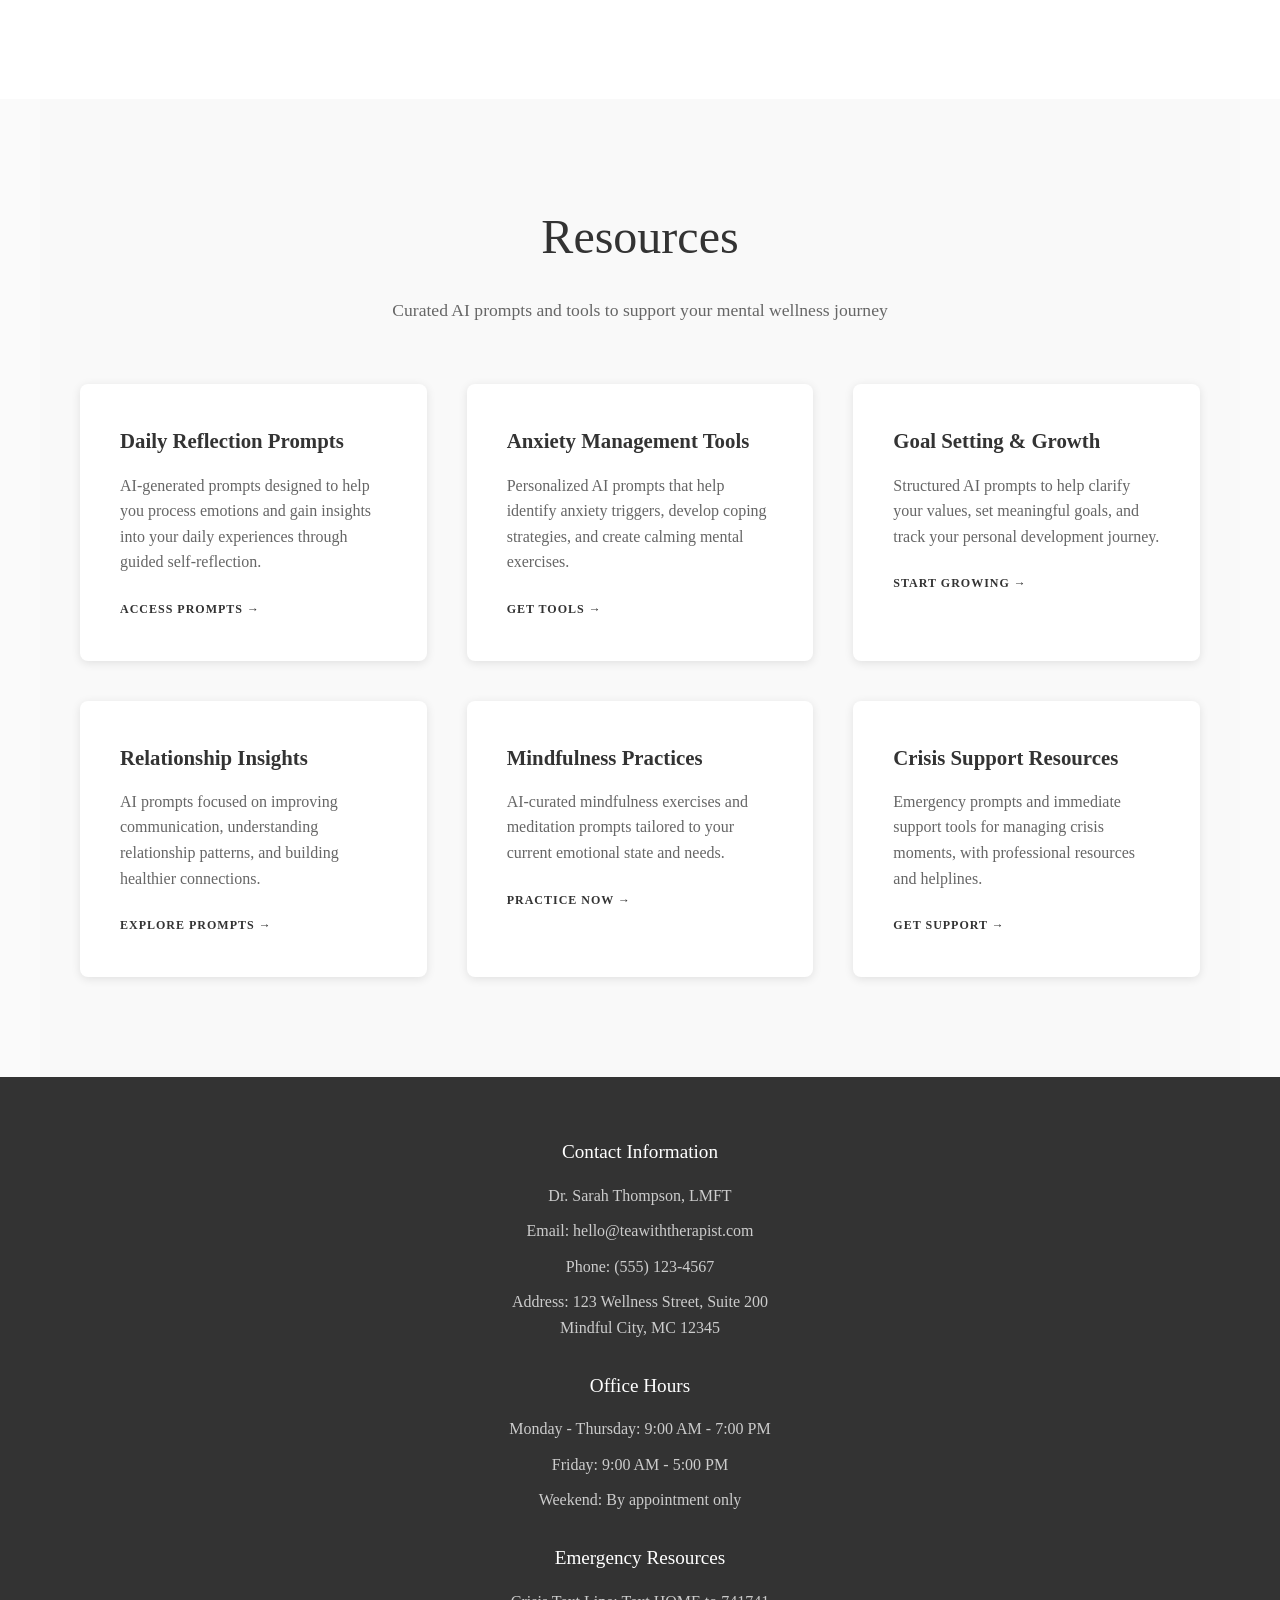
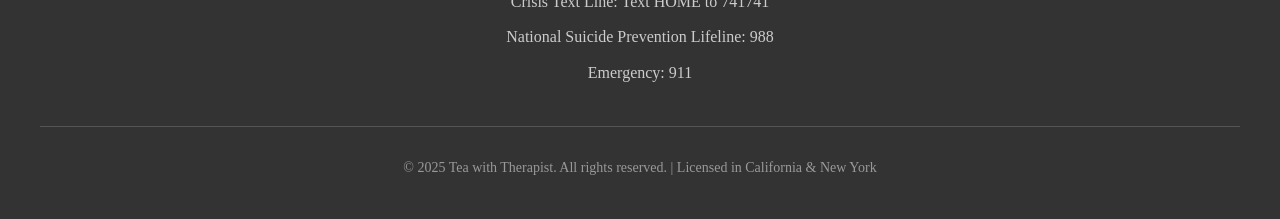
==== commit 5e8addc7: "Update index.html" ====
--- a/index.html
+++ b/index.html
@@ -44,10 +44,23 @@
             cursor: pointer;
             border: none;
             background: none;
-            position: relative;
-            z-index: 2001;
+            position: fixed;
+            top: 20px;
+            right: 40px;
+            z-index: 2002;
             transition: all 0.3s ease;
-        }
+            color: #333; /* Default hamburger color */
+            width: 40px;
+            height: 40px;
+            display: flex;
+            align-items: center;
+            justify-content: center;
+        }
+
+        .nav-toggle.active {
+            color: white !important; /* Ensures white X when active */
+        }
+
 
         /* Full-Screen Navigation Overlay */
         .nav-overlay {
@@ -475,7 +488,6 @@
                     <li><a href="#about" onclick="closeMenu()">about</a></li>
                     <li><a href="#book" onclick="closeMenu()">book session</a></li>
                     <li><a href="#resources" onclick="closeMenu()">resources</a></li>
-                    <li><a href="#contact" onclick="closeMenu()">contact</a></li>
                 </ul>
             </nav>
             <div class="nav-close-text">Press ESC to close</div>
@@ -645,47 +657,48 @@
     </footer>
 
     <script>
-        // Get DOM elements
-        const navToggle = document.getElementById('navToggle');
-        const navOverlay = document.getElementById('navOverlay');
-
-        // Toggle menu function
-        function toggleMenu() {
-            navOverlay.classList.toggle('active');
-            
-            // Change hamburger to X when open
-            if (navOverlay.classList.contains('active')) {
-                navToggle.innerHTML = '✕';
-                document.body.style.overflow = 'hidden'; // Prevent scrolling
-            } else {
-                navToggle.innerHTML = '☰';
-                document.body.style.overflow = ''; // Restore scrolling
-            }
-        }
-
-        // Close menu function
-        function closeMenu() {
-            navOverlay.classList.remove('active');
+    // Get DOM elements
+    const navToggle = document.getElementById('navToggle');
+    const navOverlay = document.getElementById('navOverlay');
+
+    // Toggle menu function with guaranteed white cross
+    function toggleMenu() {
+        navOverlay.classList.toggle('active');
+        
+        if (navOverlay.classList.contains('active')) {
+            navToggle.innerHTML = '✕';
+            navToggle.classList.add('active');
+            navToggle.style.color = 'white'; // White cross when menu is open
+            document.body.style.overflow = 'hidden';
+        } else {
             navToggle.innerHTML = '☰';
-            document.body.style.overflow = ''; // Restore scrolling
-        }
-
-        // Event listeners
-        navToggle.addEventListener('click', toggleMenu);
-
-        // Close menu when pressing escape key
-        document.addEventListener('keydown', function(e) {
-            if (e.key === 'Escape') {
-                closeMenu();
-            }
-        });
-
-        // Close menu when clicking on overlay background
-        navOverlay.addEventListener('click', function(e) {
-            if (e.target === navOverlay) {
-                closeMenu();
-            }
-        });
-    </script>
+            navToggle.classList.remove('active');
+            navToggle.style.color = '#333'; // Default hamburger color
+            document.body.style.overflow = '';
+        }
+    }
+
+    function closeMenu() {
+        navOverlay.classList.remove('active');
+        navToggle.innerHTML = '☰';
+        navToggle.classList.remove('active');
+        navToggle.style.color = '#333';
+        document.body.style.overflow = '';
+    }
+
+    navToggle.addEventListener('click', toggleMenu);
+
+    document.addEventListener('keydown', function(e) {
+        if (e.key === 'Escape') {
+            closeMenu();
+        }
+    });
+
+    navOverlay.addEventListener('click', function(e) {
+        if (e.target === navOverlay) {
+            closeMenu();
+        }
+    });
+</script>
 </body>
 </html>
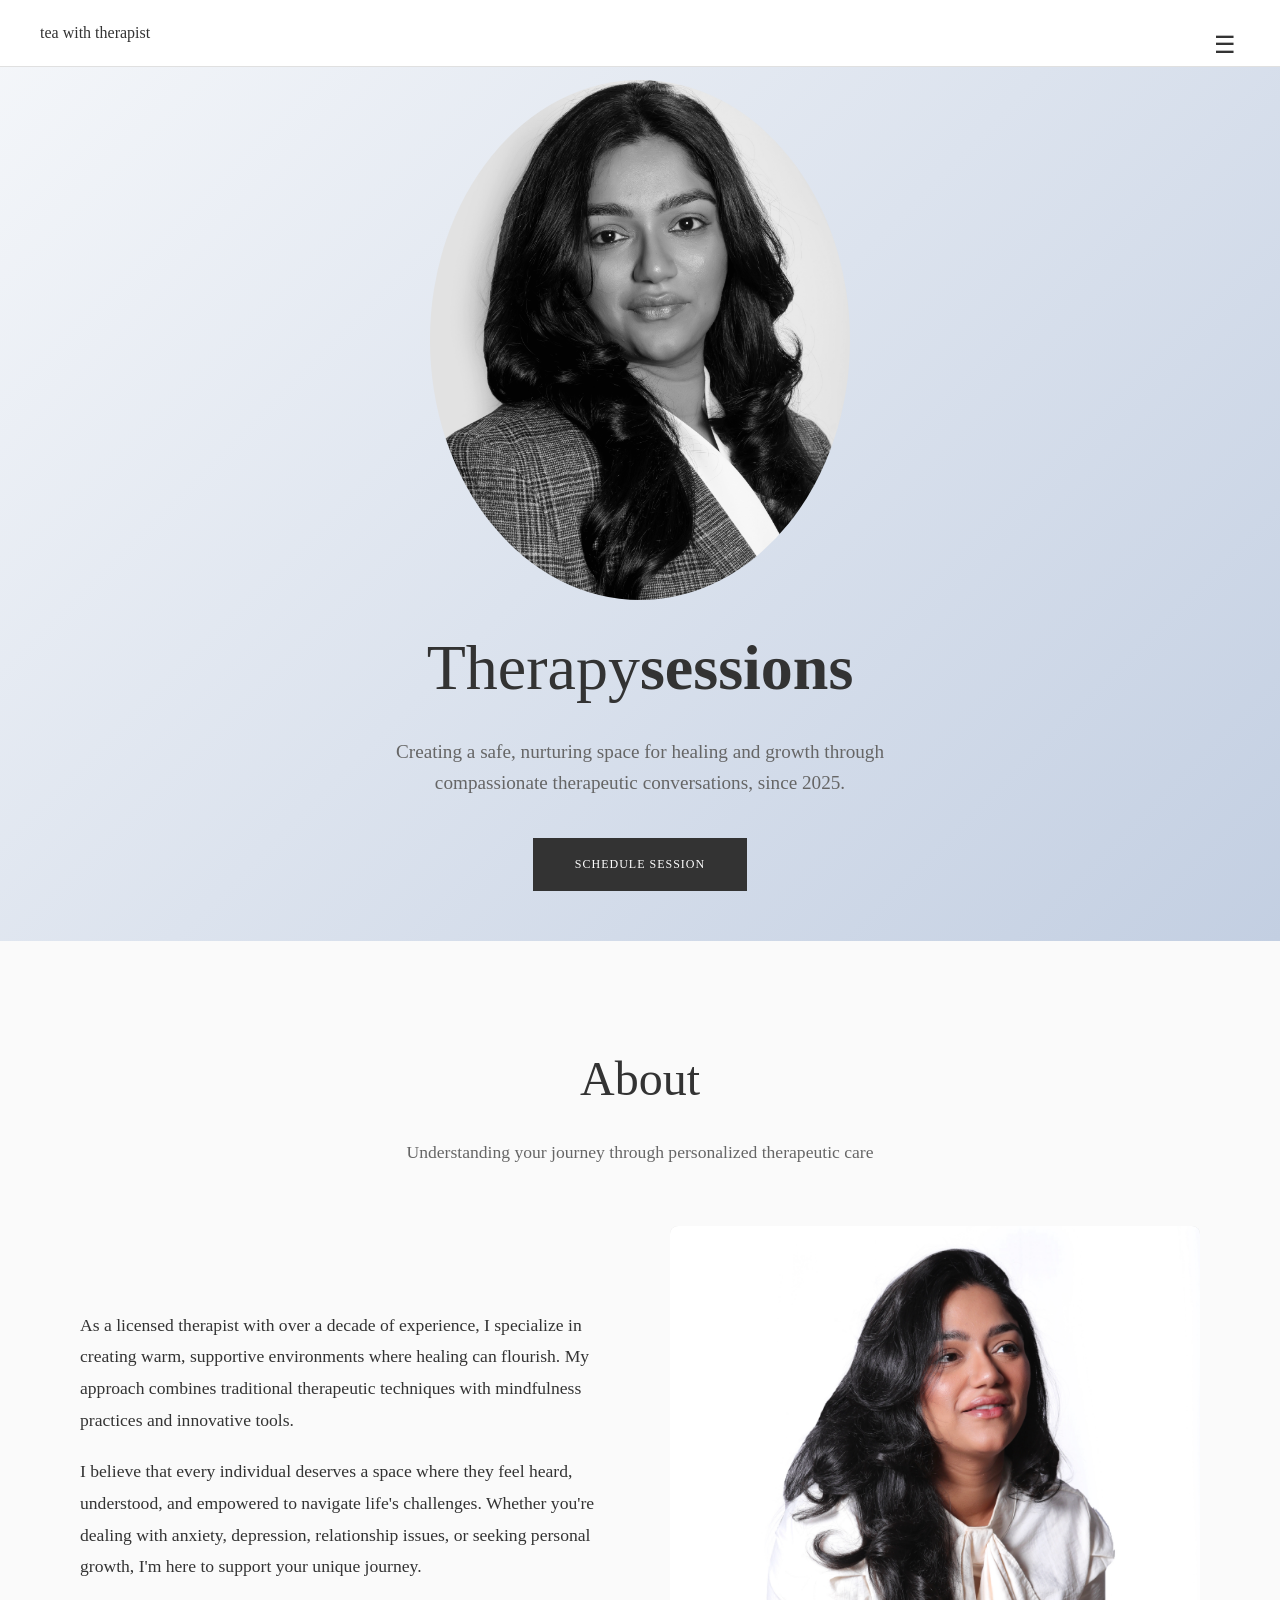
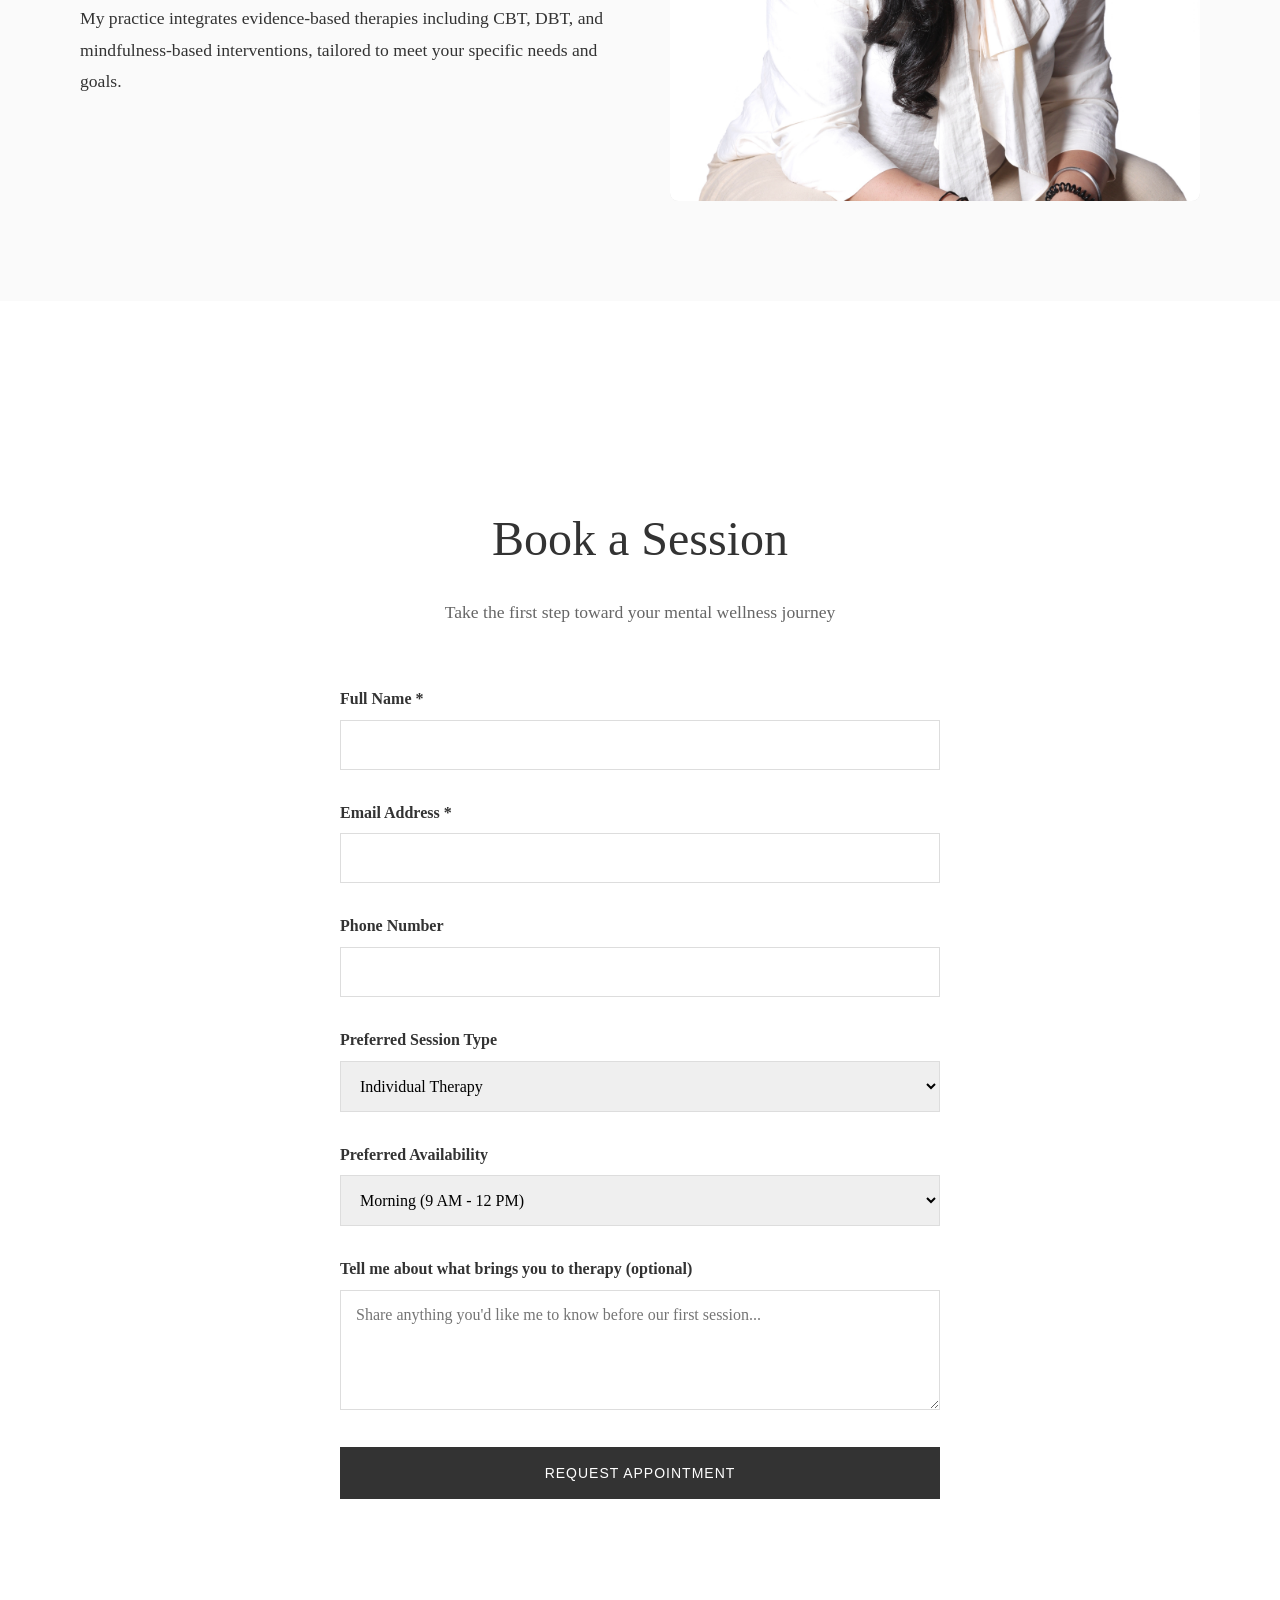
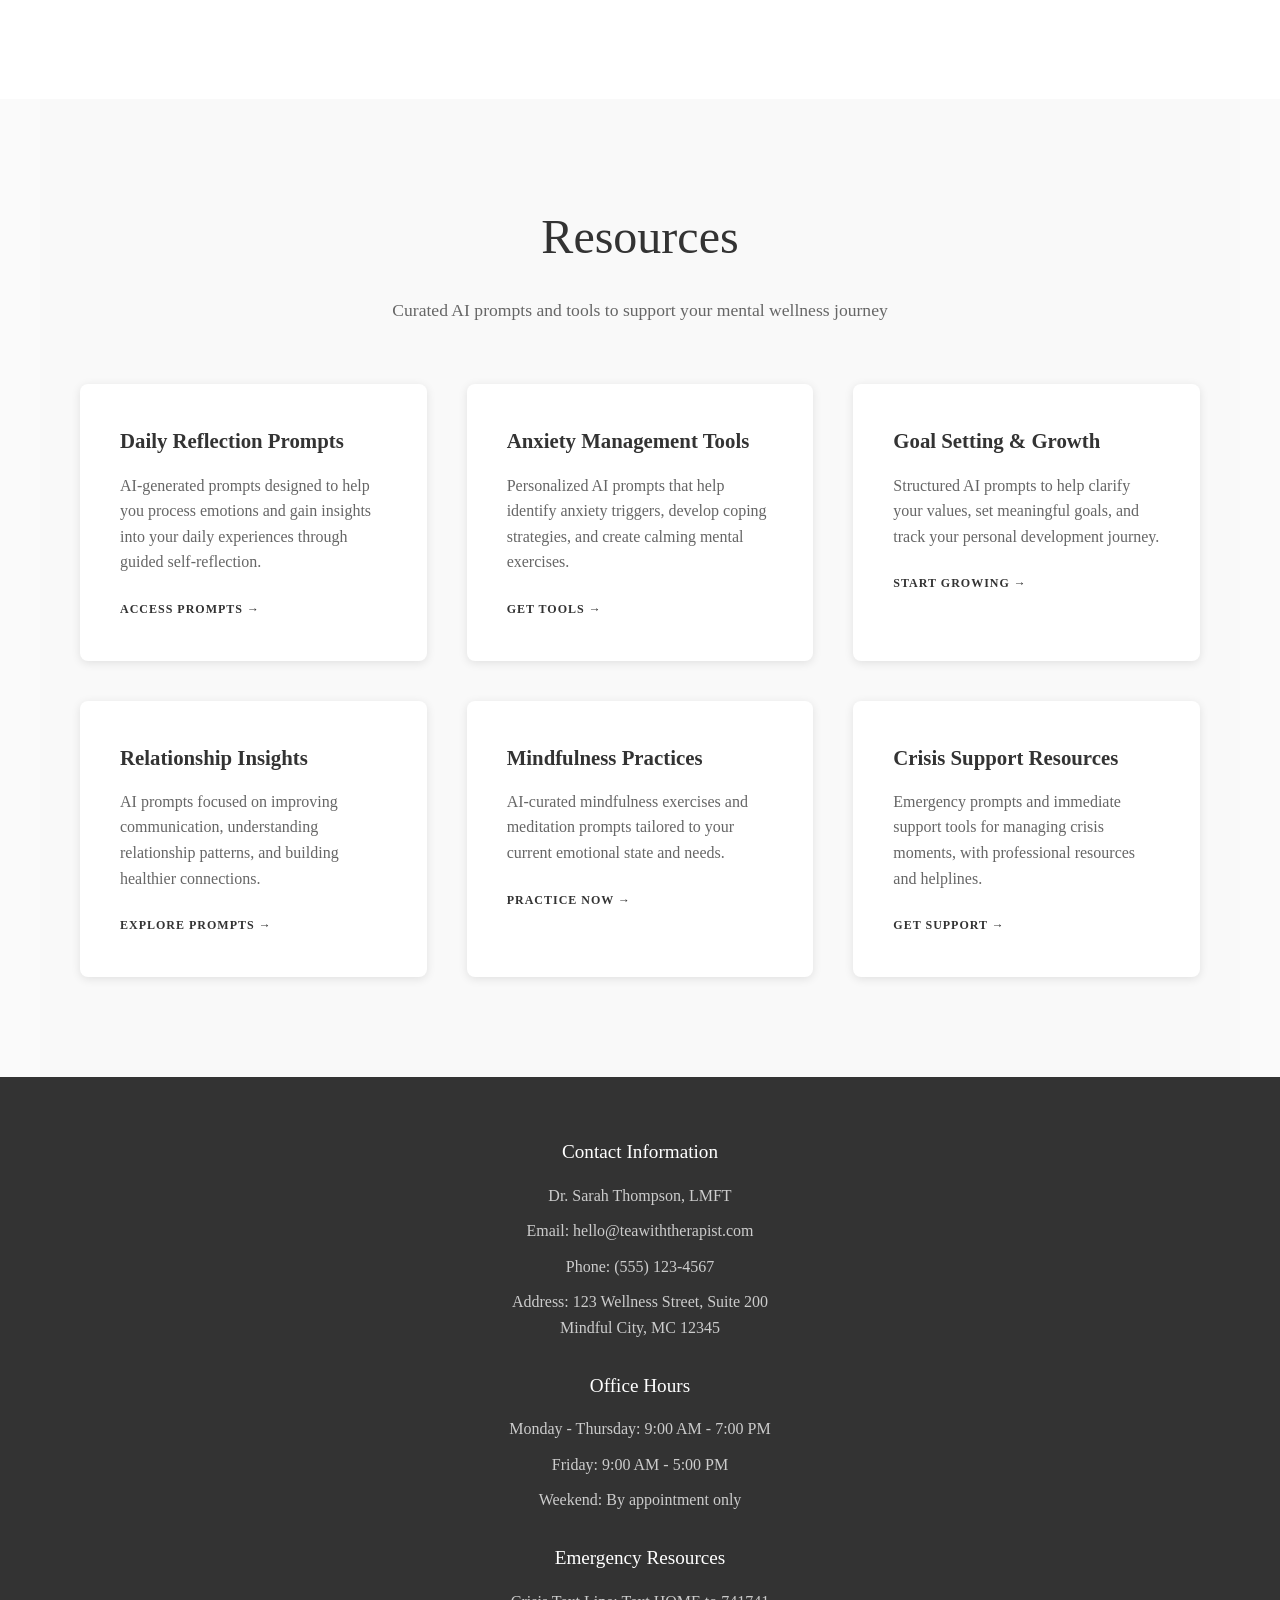
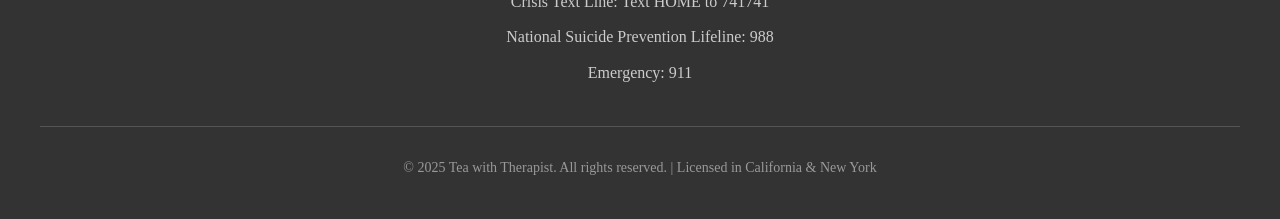
==== commit 8e142cf9: "Update index.html" ====
--- a/index.html
+++ b/index.html
@@ -18,7 +18,7 @@
             background-color: #fafafa;
         }
 
-        /* Header */
+      /* Header */
         header {
             background: white;
             padding: 20px 40px;
@@ -32,30 +32,38 @@
             align-items: center;
         }
 
-        .logo {
-            font-size: 18px;
-            font-weight: normal;
-            letter-spacing: 2px;
-            text-transform: lowercase;
-        }
-
+        /* Updated Navigation Toggle - Fixed Visibility */
         .nav-toggle {
             font-size: 24px;
             cursor: pointer;
             border: none;
             background: none;
             position: fixed;
-            top: 20px;
+            top: 30px;
             right: 40px;
             z-index: 2002;
             transition: all 0.3s ease;
-            color: #333; /* Default hamburger color */
-            width: 40px;
-            height: 40px;
+            color: #333;
+            width: 30px;
+            height: 30px;
             display: flex;
             align-items: center;
             justify-content: center;
         }
+        
+        /* Force white cross button when menu is active */
+        .nav-toggle.menu-open {
+            color: white !important;
+            background: transparent !important;
+            font-size: 32px !important;
+            font-weight: bold !important;
+        }
+
+        /* Remove the logo class from header when menu is open */
+        .menu-open-state .logo {
+            color: white;
+        }
+
 
         .nav-toggle.active {
             color: white !important; /* Ensures white X when active */
@@ -490,7 +498,7 @@
                     <li><a href="#resources" onclick="closeMenu()">resources</a></li>
                 </ul>
             </nav>
-            <div class="nav-close-text">Press ESC to close</div>
+            <div class="nav-close-text">Click/Tap anywhere to close</div>
         </div>
     </div>
 
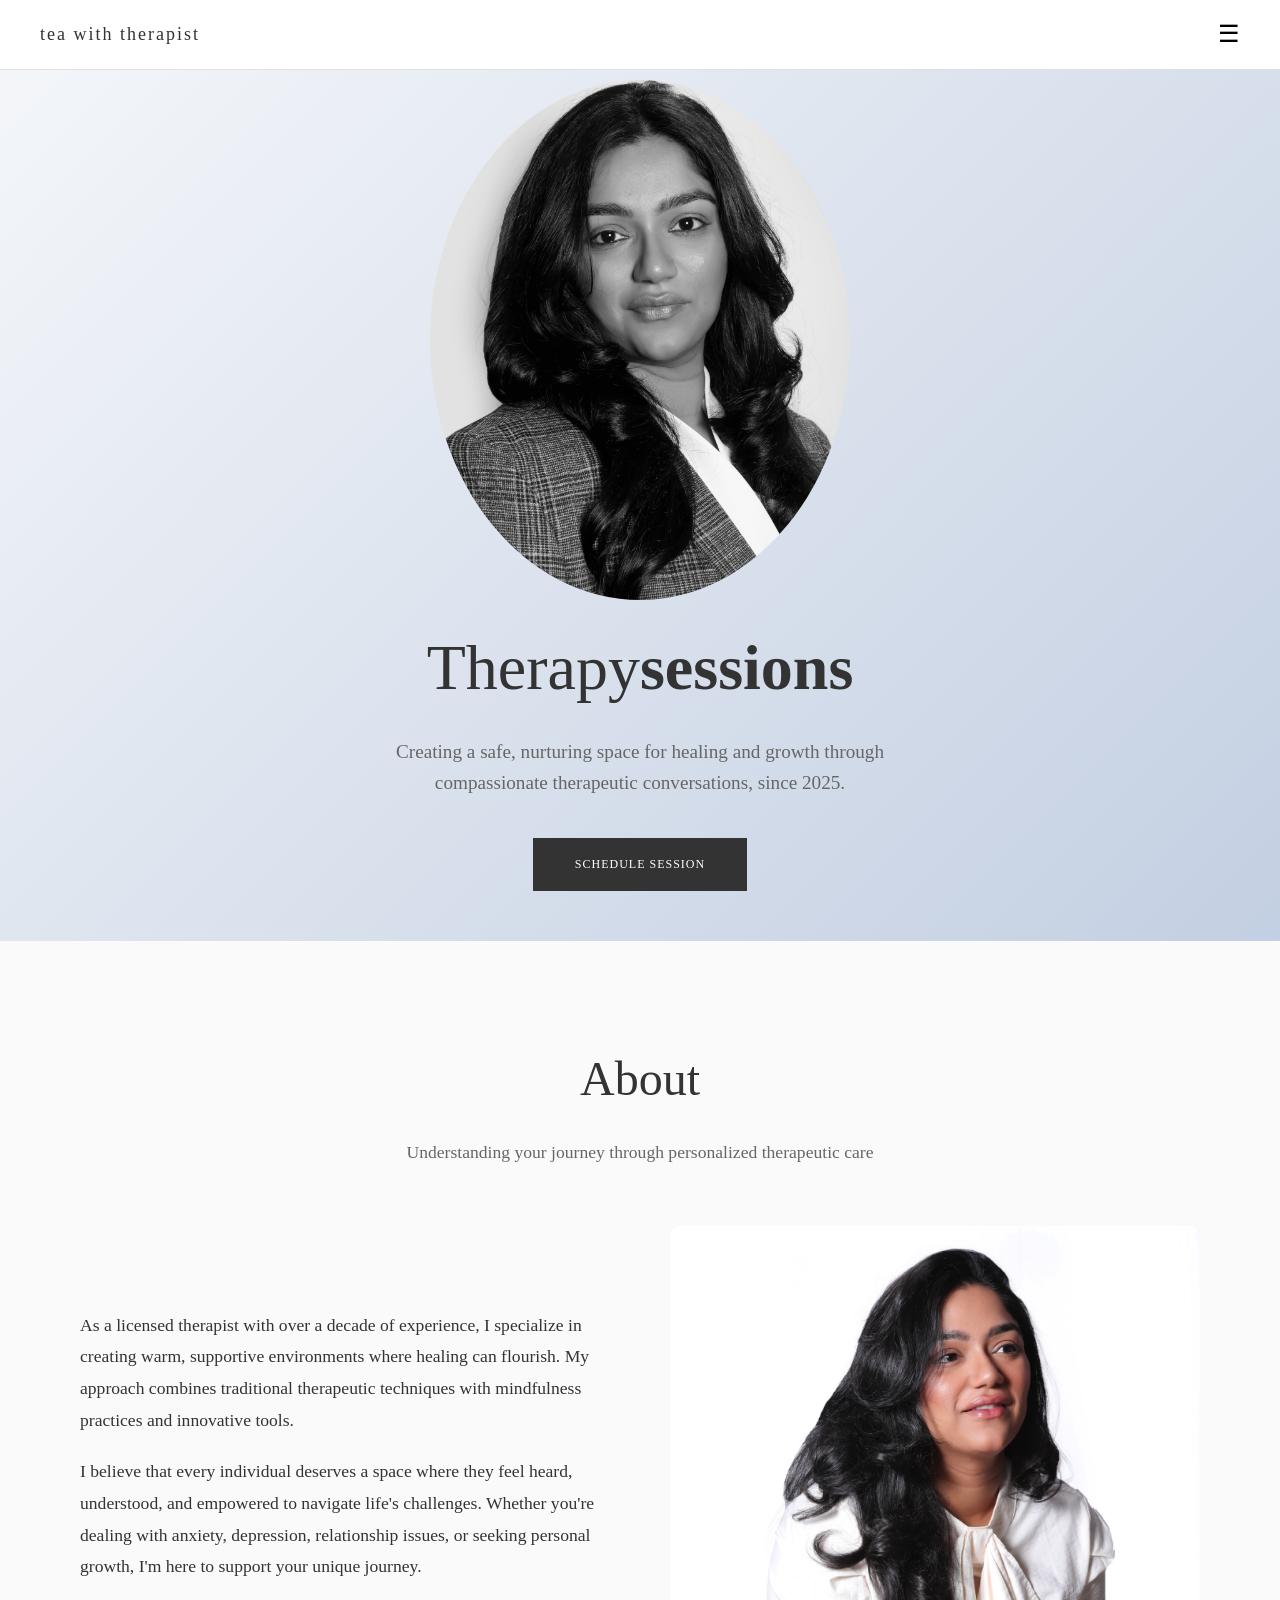
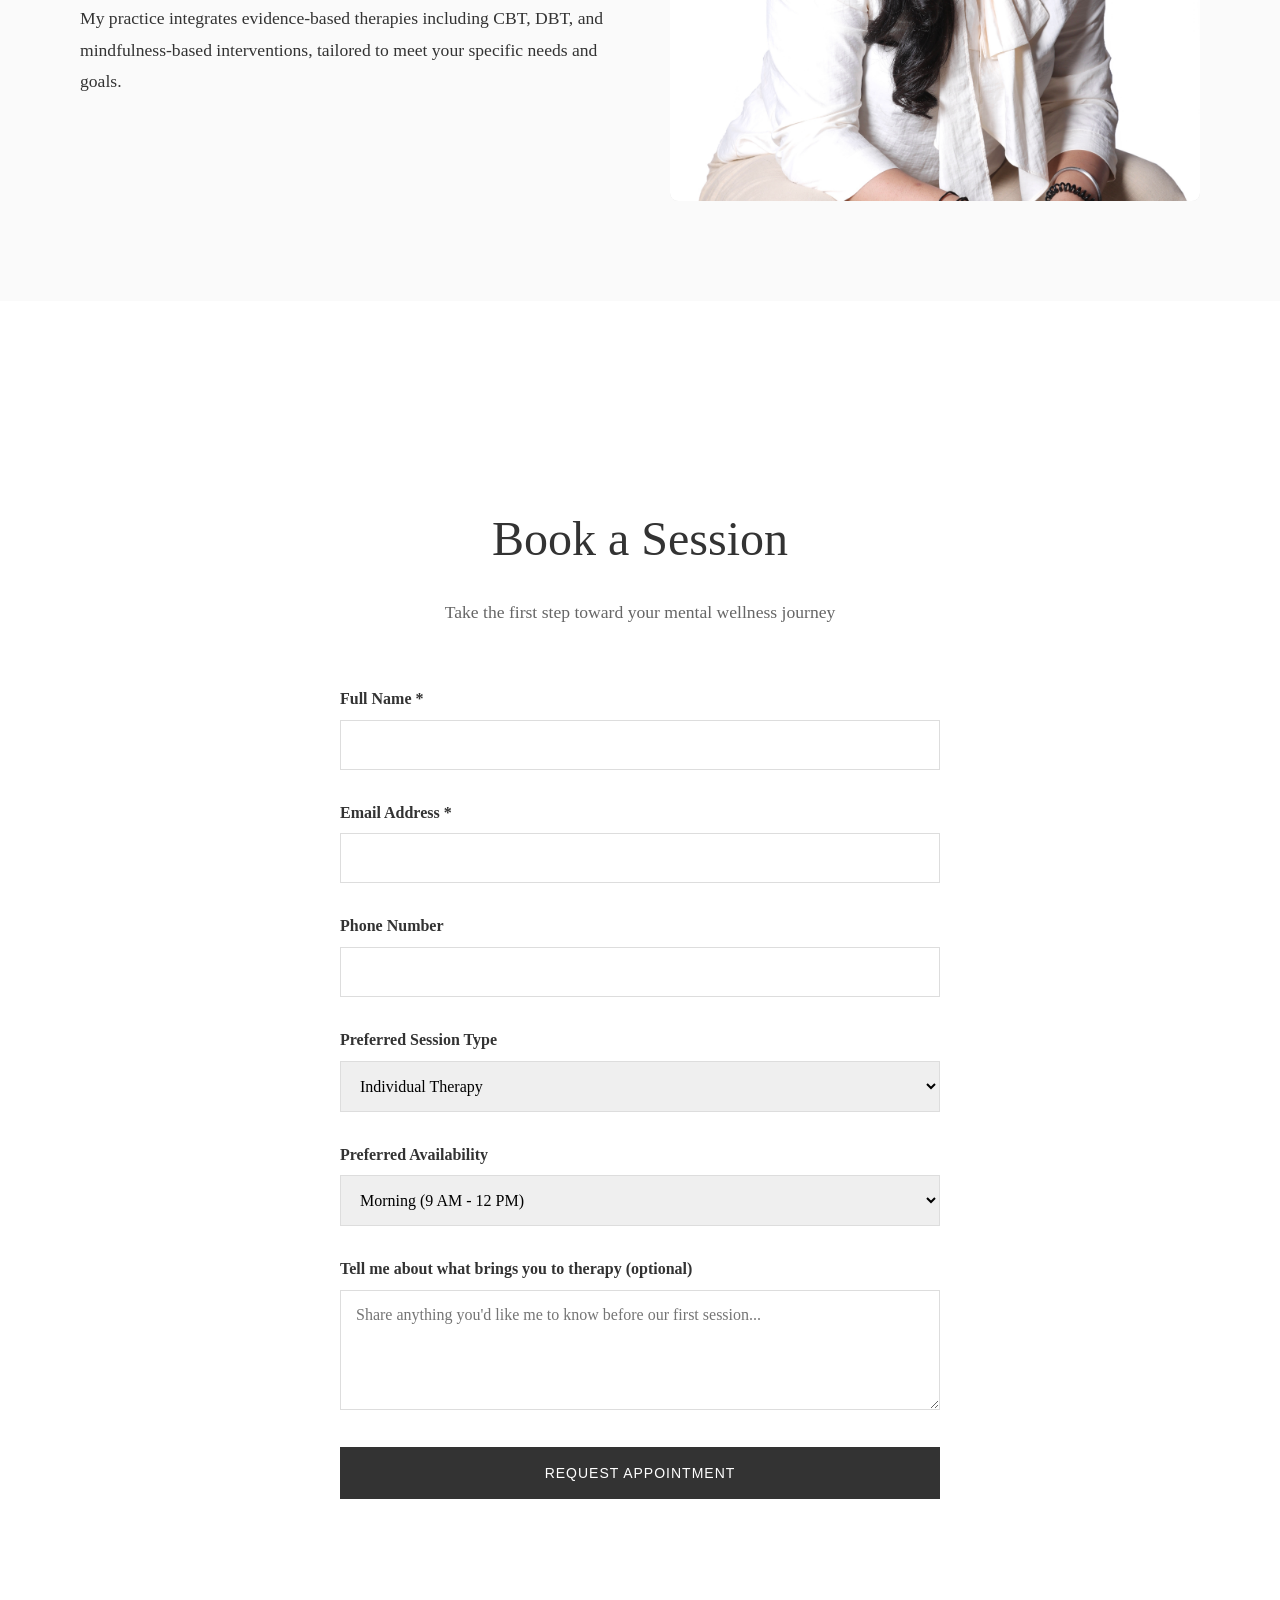
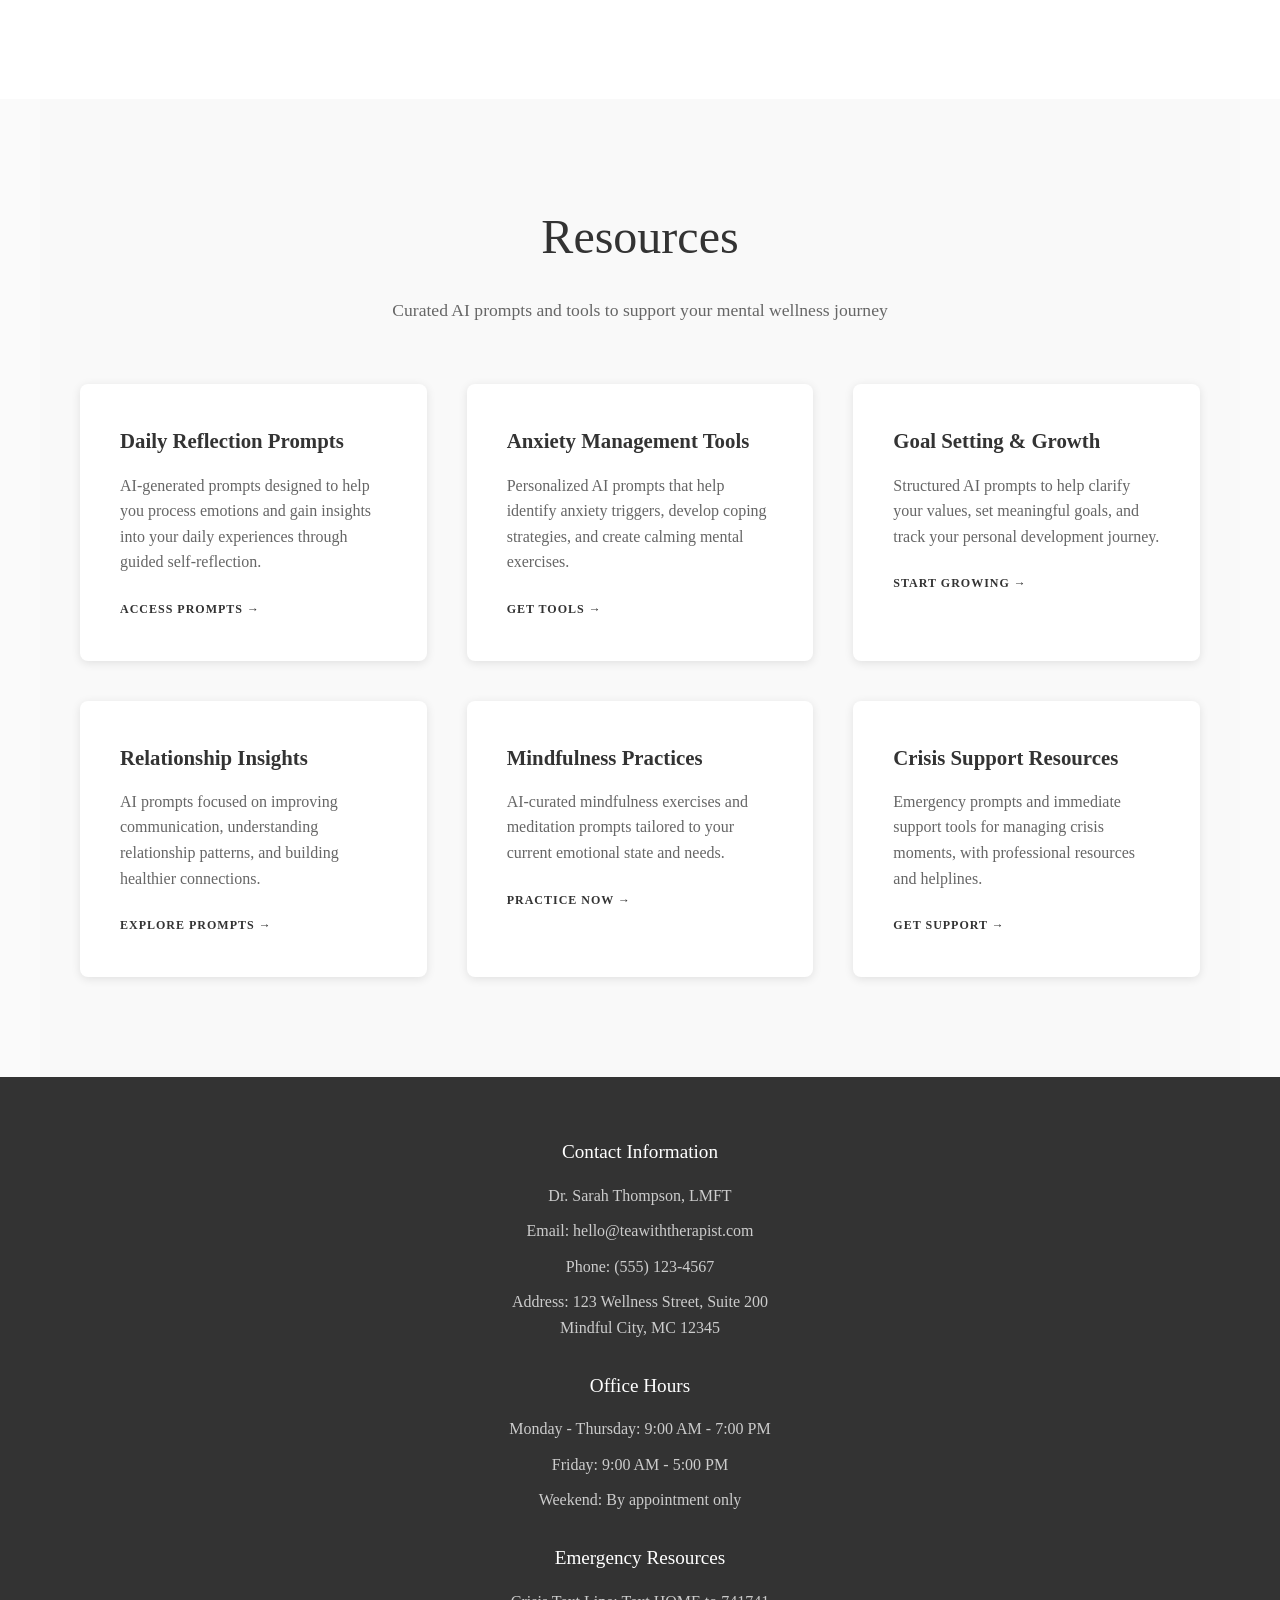
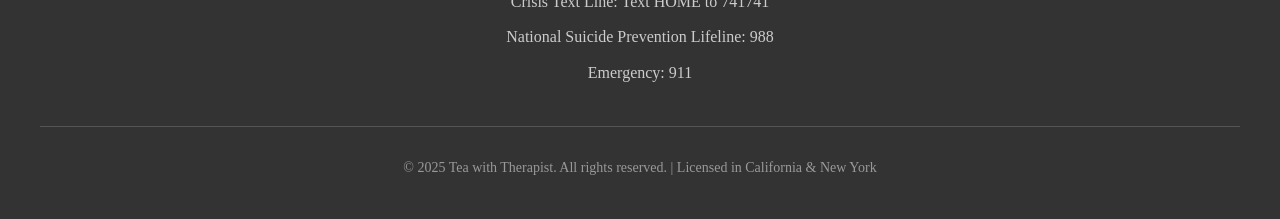
==== commit f9521d82: "Update index.html" ====
--- a/index.html
+++ b/index.html
@@ -18,7 +18,7 @@
             background-color: #fafafa;
         }
 
-      /* Header */
+        /* Header */
         header {
             background: white;
             padding: 20px 40px;
@@ -32,43 +32,22 @@
             align-items: center;
         }
 
-        /* Updated Navigation Toggle - Fixed Visibility */
+        .logo {
+            font-size: 18px;
+            font-weight: normal;
+            letter-spacing: 2px;
+            text-transform: lowercase;
+        }
+
         .nav-toggle {
             font-size: 24px;
             cursor: pointer;
             border: none;
             background: none;
-            position: fixed;
-            top: 30px;
-            right: 40px;
-            z-index: 2002;
+            position: relative;
+            z-index: 2001;
             transition: all 0.3s ease;
-            color: #333;
-            width: 30px;
-            height: 30px;
-            display: flex;
-            align-items: center;
-            justify-content: center;
-        }
-        
-        /* Force white cross button when menu is active */
-        .nav-toggle.menu-open {
-            color: white !important;
-            background: transparent !important;
-            font-size: 32px !important;
-            font-weight: bold !important;
-        }
-
-        /* Remove the logo class from header when menu is open */
-        .menu-open-state .logo {
-            color: white;
-        }
-
-
-        .nav-toggle.active {
-            color: white !important; /* Ensures white X when active */
-        }
-
+        }
 
         /* Full-Screen Navigation Overlay */
         .nav-overlay {
@@ -496,9 +475,10 @@
                     <li><a href="#about" onclick="closeMenu()">about</a></li>
                     <li><a href="#book" onclick="closeMenu()">book session</a></li>
                     <li><a href="#resources" onclick="closeMenu()">resources</a></li>
+                    <li><a href="#contact" onclick="closeMenu()">contact</a></li>
                 </ul>
             </nav>
-            <div class="nav-close-text">Click/Tap anywhere to close</div>
+            <div class="nav-close-text">Press ESC to close</div>
         </div>
     </div>
 
@@ -665,48 +645,47 @@
     </footer>
 
     <script>
-    // Get DOM elements
-    const navToggle = document.getElementById('navToggle');
-    const navOverlay = document.getElementById('navOverlay');
-
-    // Toggle menu function with guaranteed white cross
-    function toggleMenu() {
-        navOverlay.classList.toggle('active');
-        
-        if (navOverlay.classList.contains('active')) {
-            navToggle.innerHTML = '✕';
-            navToggle.classList.add('active');
-            navToggle.style.color = 'white'; // White cross when menu is open
-            document.body.style.overflow = 'hidden';
-        } else {
+        // Get DOM elements
+        const navToggle = document.getElementById('navToggle');
+        const navOverlay = document.getElementById('navOverlay');
+
+        // Toggle menu function
+        function toggleMenu() {
+            navOverlay.classList.toggle('active');
+            
+            // Change hamburger to X when open
+            if (navOverlay.classList.contains('active')) {
+                navToggle.innerHTML = '✕';
+                document.body.style.overflow = 'hidden'; // Prevent scrolling
+            } else {
+                navToggle.innerHTML = '☰';
+                document.body.style.overflow = ''; // Restore scrolling
+            }
+        }
+
+        // Close menu function
+        function closeMenu() {
+            navOverlay.classList.remove('active');
             navToggle.innerHTML = '☰';
-            navToggle.classList.remove('active');
-            navToggle.style.color = '#333'; // Default hamburger color
-            document.body.style.overflow = '';
-        }
-    }
-
-    function closeMenu() {
-        navOverlay.classList.remove('active');
-        navToggle.innerHTML = '☰';
-        navToggle.classList.remove('active');
-        navToggle.style.color = '#333';
-        document.body.style.overflow = '';
-    }
-
-    navToggle.addEventListener('click', toggleMenu);
-
-    document.addEventListener('keydown', function(e) {
-        if (e.key === 'Escape') {
-            closeMenu();
-        }
-    });
-
-    navOverlay.addEventListener('click', function(e) {
-        if (e.target === navOverlay) {
-            closeMenu();
-        }
-    });
-</script>
+            document.body.style.overflow = ''; // Restore scrolling
+        }
+
+        // Event listeners
+        navToggle.addEventListener('click', toggleMenu);
+
+        // Close menu when pressing escape key
+        document.addEventListener('keydown', function(e) {
+            if (e.key === 'Escape') {
+                closeMenu();
+            }
+        });
+
+        // Close menu when clicking on overlay background
+        navOverlay.addEventListener('click', function(e) {
+            if (e.target === navOverlay) {
+                closeMenu();
+            }
+        });
+    </script>
 </body>
 </html>
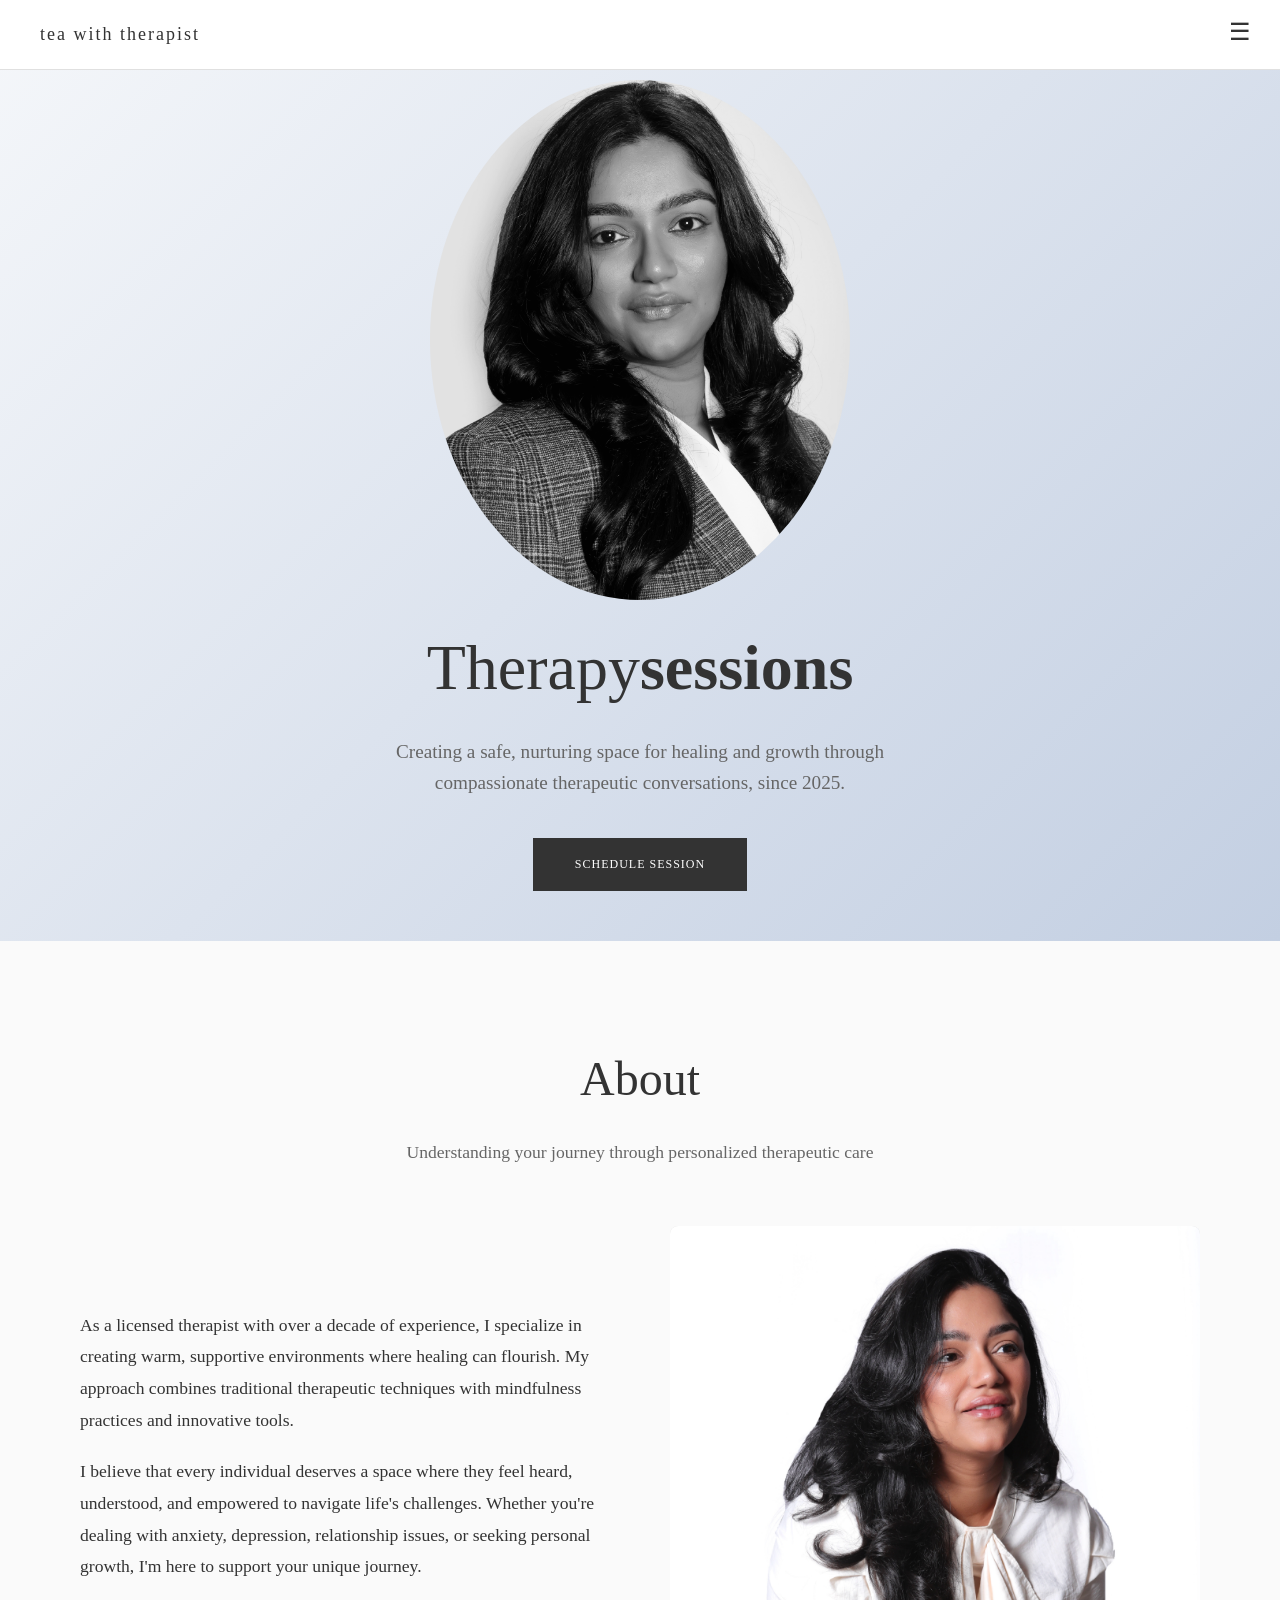
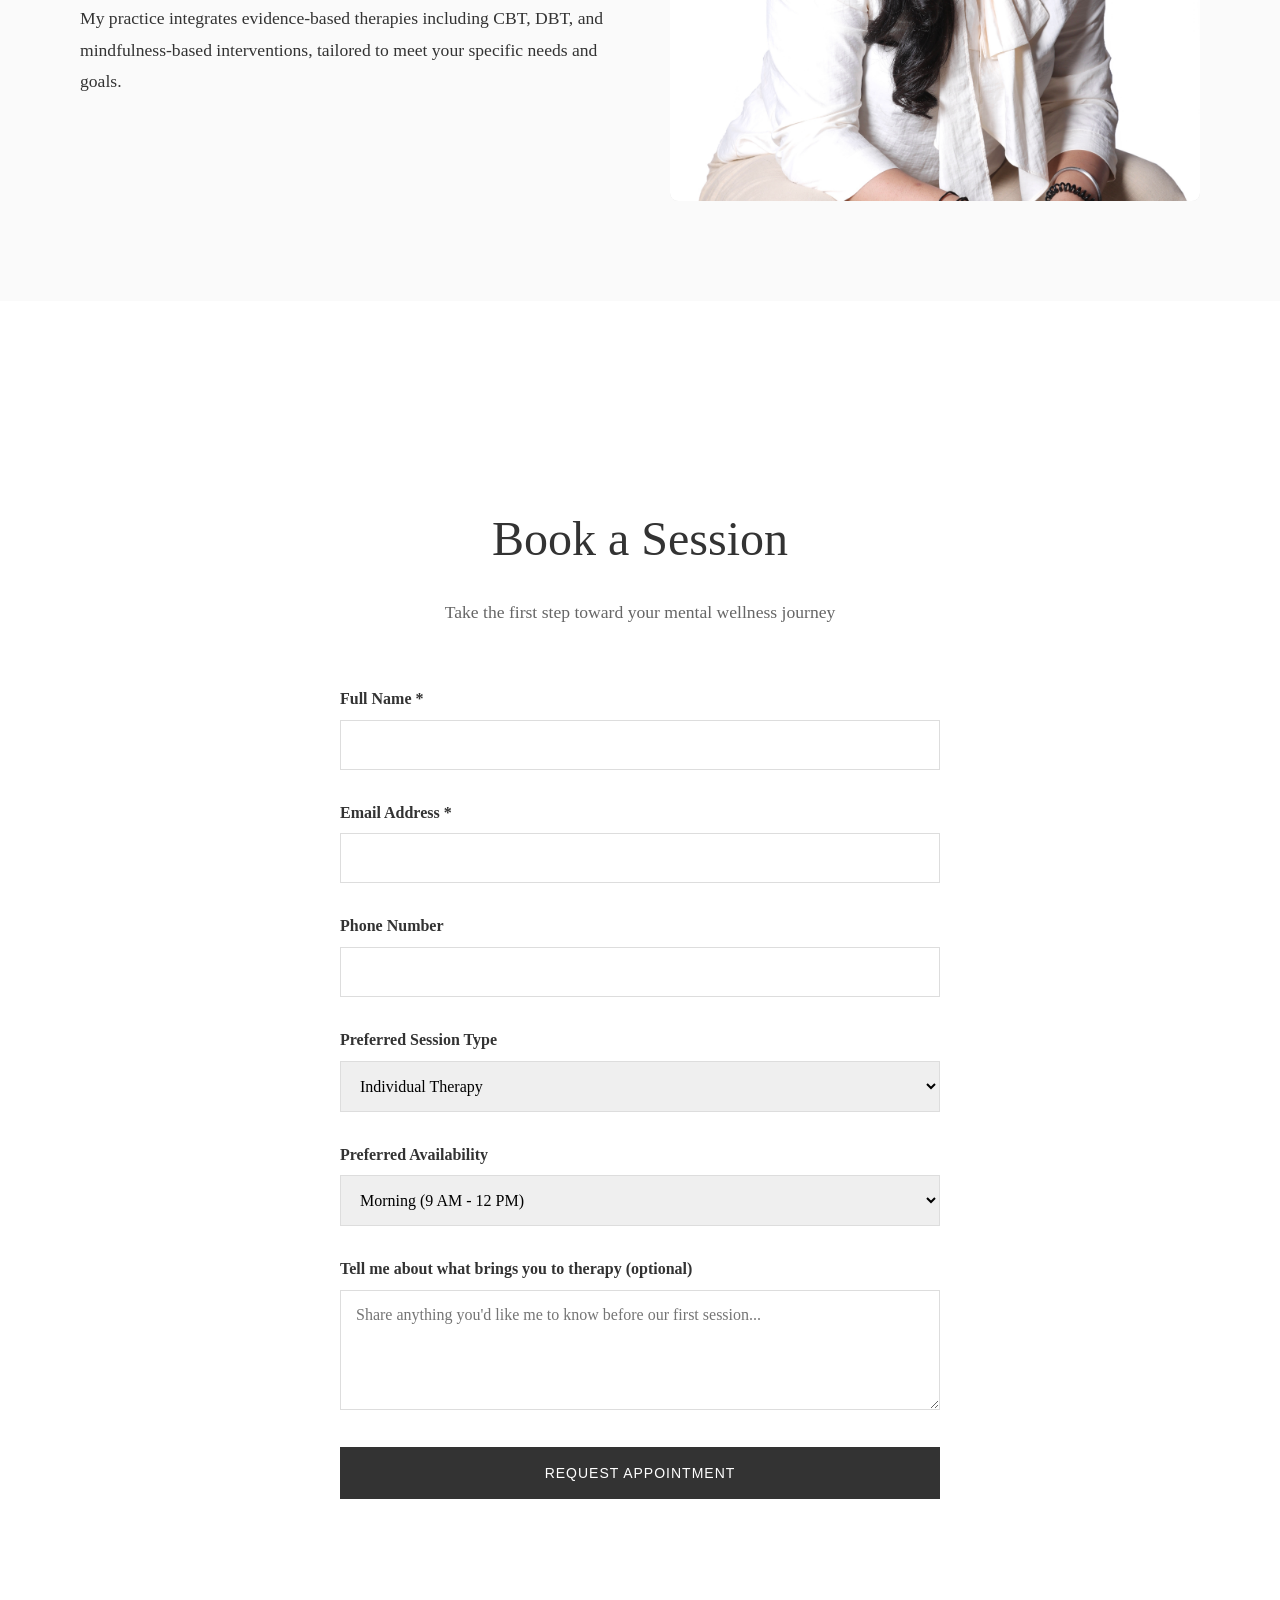
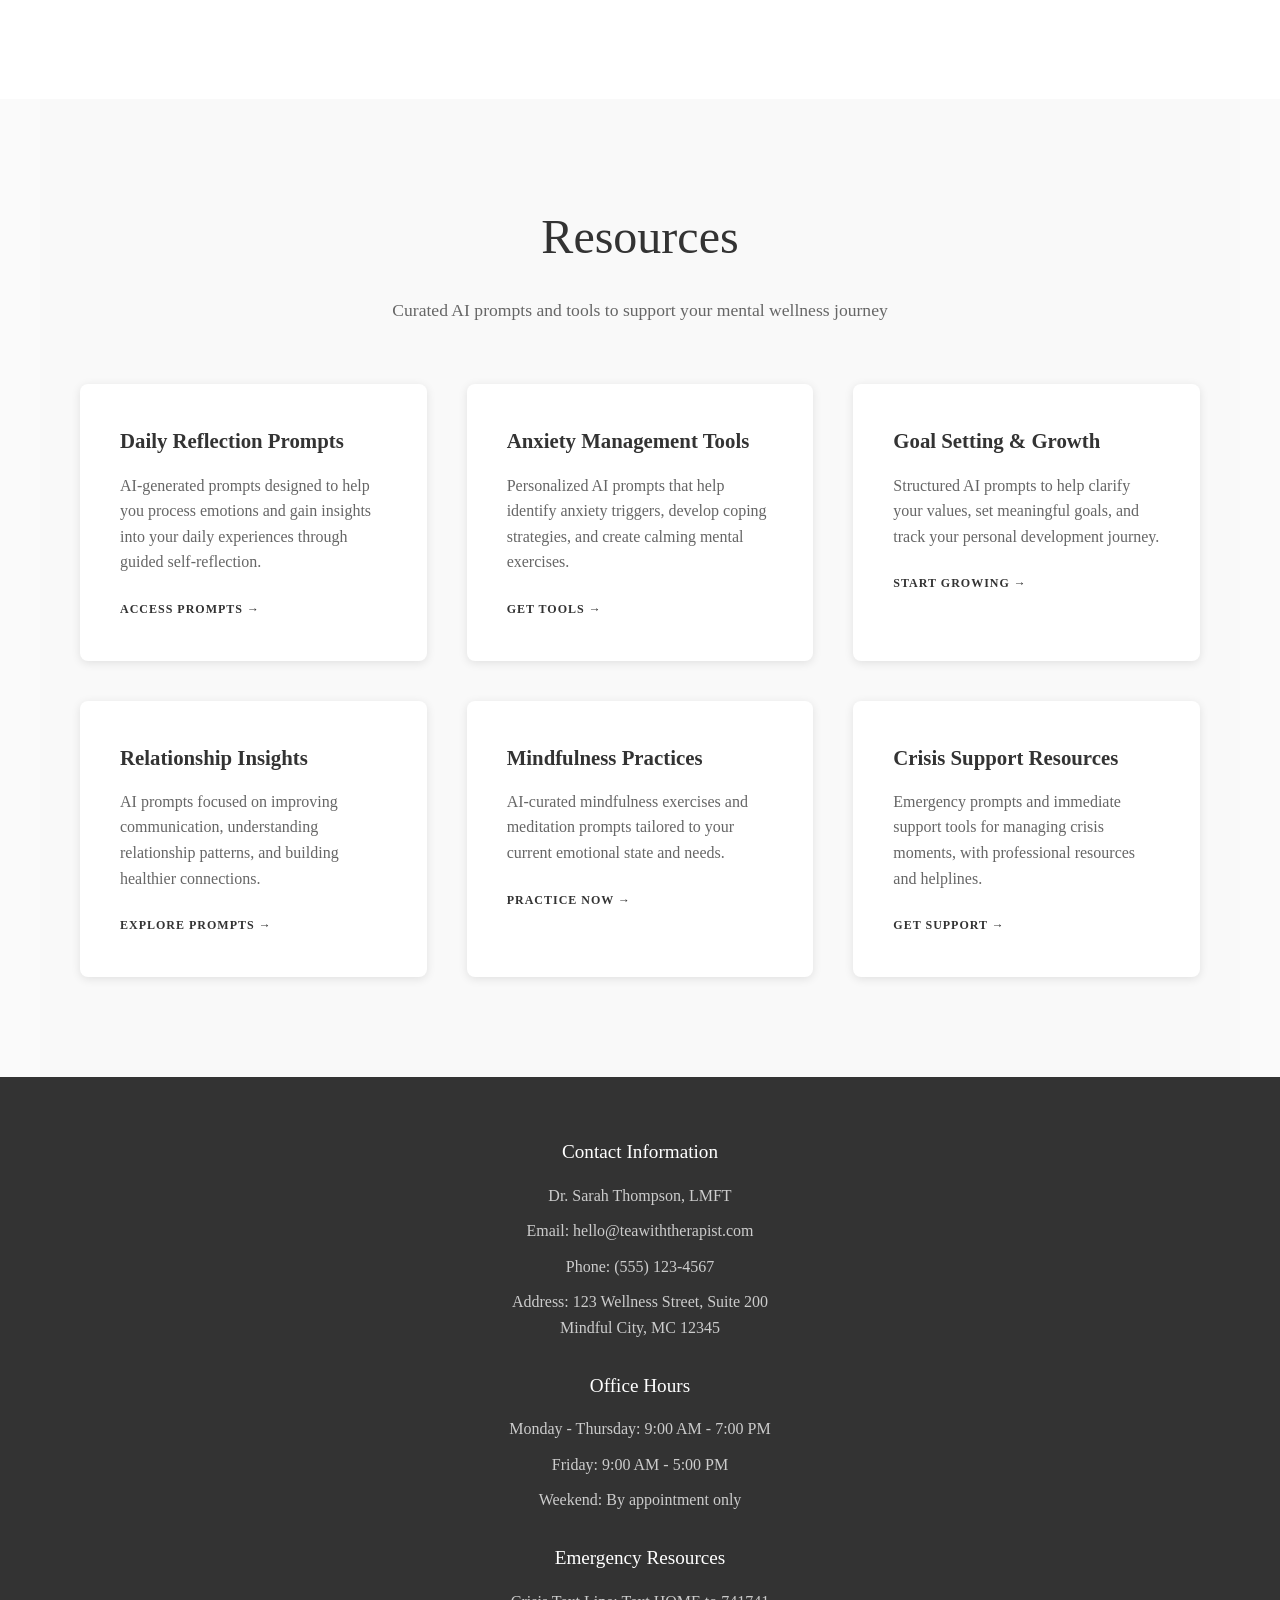
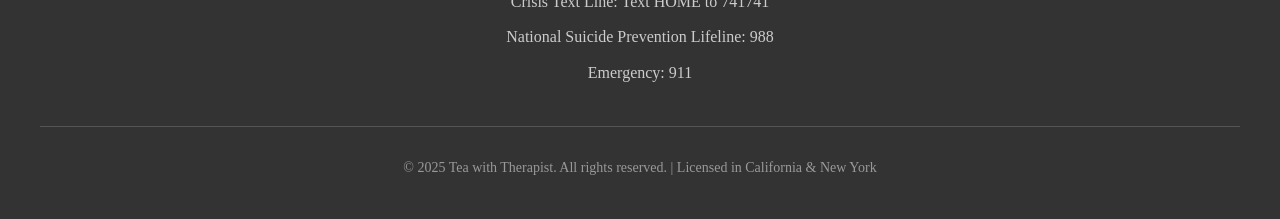
==== commit 4410a28f: "fixed hamburg" ====
--- a/index.html
+++ b/index.html
@@ -4,467 +4,16 @@
     <meta charset="UTF-8">
     <meta name="viewport" content="width=device-width, initial-scale=1.0">
     <title>Shit Therapist</title>
-    <style>
-        * {
-            margin: 0;
-            padding: 0;
-            box-sizing: border-box;
-        }
-
-        body {
-            font-family: 'Georgia', serif;
-            line-height: 1.6;
-            color: #333;
-            background-color: #fafafa;
-        }
-
-        /* Header */
-        header {
-            background: white;
-            padding: 20px 40px;
-            border-bottom: 1px solid #e0e0e0;
-            position: fixed;
-            width: 100%;
-            top: 0;
-            z-index: 1000;
-            display: flex;
-            justify-content: space-between;
-            align-items: center;
-        }
-
-        .logo {
-            font-size: 18px;
-            font-weight: normal;
-            letter-spacing: 2px;
-            text-transform: lowercase;
-        }
-
-        .nav-toggle {
-            font-size: 24px;
-            cursor: pointer;
-            border: none;
-            background: none;
-            position: relative;
-            z-index: 2001;
-            transition: all 0.3s ease;
-        }
-
-        /* Full-Screen Navigation Overlay */
-        .nav-overlay {
-            position: fixed;
-            top: 0;
-            left: 0;
-            width: 100%;
-            height: 100vh;
-            background: rgba(0, 0, 0, 0.95);
-            z-index: 2000;
-            opacity: 0;
-            visibility: hidden;
-            transition: all 0.4s ease;
-            display: flex;
-            align-items: center;
-            justify-content: center;
-        }
-
-        .nav-overlay.active {
-            opacity: 1;
-            visibility: visible;
-        }
-
-        .nav-overlay-content {
-            text-align: center;
-            color: white;
-        }
-
-        .nav-overlay nav {
-            margin-bottom: 40px;
-        }
-
-        .nav-overlay ul {
-            list-style: none;
-            padding: 0;
-        }
-
-        .nav-overlay li {
-            margin: 40px 0;
-            opacity: 0;
-            transform: translateY(50px);
-            transition: all 0.6s ease;
-        }
-
-        .nav-overlay.active li {
-            opacity: 1;
-            transform: translateY(0);
-        }
-
-        /* Stagger animation effect */
-        .nav-overlay.active li:nth-child(1) { transition-delay: 0.1s; }
-        .nav-overlay.active li:nth-child(2) { transition-delay: 0.2s; }
-        .nav-overlay.active li:nth-child(3) { transition-delay: 0.3s; }
-        .nav-overlay.active li:nth-child(4) { transition-delay: 0.4s; }
-        .nav-overlay.active li:nth-child(5) { transition-delay: 0.5s; }
-
-        .nav-overlay a {
-            color: white;
-            text-decoration: none;
-            font-size: 3rem;
-            font-weight: normal;
-            letter-spacing: 2px;
-            text-transform: lowercase;
-            transition: all 0.3s ease;
-            position: relative;
-        }
-
-        .nav-overlay a:hover {
-            color: #ccc;
-        }
-
-        .nav-overlay a::after {
-            content: '';
-            position: absolute;
-            bottom: -10px;
-            left: 0;
-            width: 0;
-            height: 1px;
-            background: white;
-            transition: width 0.3s ease;
-        }
-
-        .nav-overlay a:hover::after {
-            width: 100%;
-        }
-
-        .nav-close-text {
-            font-size: 1rem;
-            color: rgba(255, 255, 255, 0.7);
-            letter-spacing: 1px;
-            text-transform: uppercase;
-            margin-top: 60px;
-        }
-
-        /* Hero Section - Keeps Original Gradient Background */
-        .hero {
-            min-height: 100vh;
-            display: flex;
-            flex-direction: column;
-            align-items: center;
-            justify-content: center;
-            position: relative;
-            background: linear-gradient(135deg, #f5f7fa 0%, #c3cfe2 100%);
-            padding-top: 80px;
-            overflow: hidden;
-        }
-
-        /* Clean Photo Placement - No Overlays, Separate from Text */
-        .hero-image {
-            width: 420px;
-            height: 520px;
-            border-radius: 50%;
-            overflow: hidden;
-            margin-bottom: 30px;
-            position: relative;
-            z-index: 10;
-        }
-
-        .hero-image img {
-            width: 100%;
-            height: 100%;
-            object-fit: cover;
-            object-position: center 35%; /*image becomes better positioned ion know tho*/
-        }
-
-        .hero-content {
-            text-align: center;
-            max-width: 800px;
-            padding: 0 40px;
-            position: relative;
-            z-index: 10;
-        }
-
-        .hero h1 {
-            font-size: 4rem;
-            font-weight: normal;
-            margin-bottom: 30px;
-            line-height: 1.2;
-        }
-
-        .hero h1 .highlight {
-            font-weight: bold;
-        }
-
-        .hero p {
-            font-size: 1.2rem;
-            margin-bottom: 40px;
-            color: #666;
-            max-width: 600px;
-            margin-left: auto;
-            margin-right: auto;
-        }
-
-        .cta-button {
-            display: inline-block;
-            padding: 15px 40px;
-            border: 2px solid #333;
-            background: #333;
-            text-decoration: none;
-            color: white;
-            text-transform: uppercase;
-            letter-spacing: 1px;
-            font-size: 12px;
-            transition: all 0.3s ease;
-            margin-bottom: 50px; /* Added this line for better spacing */
-        }
-
-        .cta-button:hover {
-            background: transparent;
-            color: #333;
-        }
-
-        /* Section Styling */
-        .section {
-            padding: 100px 40px;
-            max-width: 1200px;
-            margin: 0 auto;
-        }
-
-        .section-title {
-            font-size: 3rem;
-            font-weight: normal;
-            text-align: center;
-            margin-bottom: 20px;
-        }
-
-        .section-subtitle {
-            text-align: center;
-            font-size: 1.1rem;
-            color: #666;
-            margin-bottom: 60px;
-            max-width: 600px;
-            margin-left: auto;
-            margin-right: auto;
-        }
-
-        /* About Section */
-        .about-content {
-            display: grid;
-            grid-template-columns: 1fr 1fr;
-            gap: 60px;
-            align-items: center;
-        }
-
-        .about-text {
-            font-size: 1.1rem;
-            line-height: 1.8;
-        }
-
-        .about-text p {
-            margin-bottom: 20px;
-        }
-
-        .about-image {
-            height: 575px;
-            background: #e0e0e0;
-            display: flex;
-            align-items: center;
-            justify-content: center;
-            overflow: hidden; /* Add this line */
-            border-radius: 8px; /* Optional: adds rounded corners */
-        }
-
-        .about-image img {
-            width: 100%;
-            height: 100%;
-            object-fit: cover;
-            object-position: center 30%;
-            transform: scale(1.00); /* Scales down while maintaining the larger dimensions */
-        }
-    
-        /* Book Session Section */
-        .book-session {
-            background: white;
-            padding: 100px 40px;
-        }
-
-        .form-container {
-            max-width: 600px;
-            margin: 0 auto;
-        }
-
-        .form-group {
-            margin-bottom: 30px;
-        }
-
-        .form-group label {
-            display: block;
-            margin-bottom: 8px;
-            font-weight: bold;
-            color: #333;
-        }
-
-        .form-group input,
-        .form-group textarea,
-        .form-group select {
-            width: 100%;
-            padding: 15px;
-            border: 1px solid #ddd;
-            font-family: inherit;
-            font-size: 16px;
-        }
-
-        .form-group textarea {
-            height: 120px;
-            resize: vertical;
-        }
-
-        .submit-btn {
-            width: 100%;
-            padding: 18px;
-            background: #333;
-            color: white;
-            border: none;
-            text-transform: uppercase;
-            letter-spacing: 1px;
-            cursor: pointer;
-            font-size: 14px;
-            transition: background 0.3s ease;
-        }
-
-        .submit-btn:hover {
-            background: #555;
-        }
-
-        /* Resources Section */
-        .resources {
-            background: #f9f9f9;
-        }
-
-        .resources-grid {
-            display: grid;
-            grid-template-columns: repeat(auto-fit, minmax(300px, 1fr));
-            gap: 40px;
-        }
-
-        .resource-card {
-            background: white;
-            padding: 40px;
-            border-radius: 8px;
-            box-shadow: 0 2px 10px rgba(0,0,0,0.1);
-        }
-
-        .resource-card h3 {
-            font-size: 1.3rem;
-            margin-bottom: 15px;
-            color: #333;
-        }
-
-        .resource-card p {
-            color: #666;
-            margin-bottom: 20px;
-            line-height: 1.6;
-        }
-
-        .resource-link {
-            color: #333;
-            text-decoration: none;
-            font-weight: bold;
-            text-transform: uppercase;
-            font-size: 12px;
-            letter-spacing: 1px;
-        }
-
-        /* Footer */
-        footer {
-            background: #333;
-            color: white;
-            padding: 60px 40px 40px;
-            text-align: center;
-        }
-
-        .footer-content {
-            max-width: 800px;
-            margin: 0 auto;
-        }
-
-        .footer-section {
-            margin-bottom: 30px;
-        }
-
-        .footer-section h3 {
-            font-size: 1.2rem;
-            margin-bottom: 15px;
-            font-weight: normal;
-        }
-
-        .footer-section p {
-            margin-bottom: 10px;
-            color: #ccc;
-        }
-
-        .footer-bottom {
-            border-top: 1px solid #555;
-            padding-top: 30px;
-            margin-top: 40px;
-            color: #999;
-            font-size: 14px;
-        }
-
-        /* Smooth Scroll */
-        html {
-            scroll-behavior: smooth;
-        }
-
-        /* Responsive Design */
-        @media (max-width: 768px) {
-            .hero h1 {
-                font-size: 2.5rem;
-            }
-            
-            .section-title {
-                font-size: 2rem;
-            }
-            
-            .about-content {
-                grid-template-columns: 1fr;
-                gap: 40px;
-            }
-            
-            .resources-grid {
-                grid-template-columns: 1fr;
-            }
-            
-            header {
-                padding: 20px;
-            }
-            
-            .section {
-                padding: 60px 20px;
-            }
-            
-            .book-session {
-                padding: 60px 20px;
-            }
-
-            .nav-overlay a {
-                font-size: 2rem;
-            }
-
-            .hero-image {
-                width: 280px;
-                height: 350px;
-            }
-
-            .hero-content {
-                padding: 0 20px;
-            }
-        }
-    </style>
+    <link rel="stylesheet" type="text/css" href="index.css">
+    <script src="index.js"></script>
 </head>
 <body>
     <!-- Header -->
     <header>
         <div class="logo">tea with therapist</div>
-        <button class="nav-toggle" id="navToggle">☰</button>
     </header>
+    <p class="nav-toggle" id="navToggle">☰</p>
+
 
     <!-- Full-Screen Navigation Overlay -->
     <div class="nav-overlay" id="navOverlay">
@@ -478,7 +27,7 @@
                     <li><a href="#contact" onclick="closeMenu()">contact</a></li>
                 </ul>
             </nav>
-            <div class="nav-close-text">Press ESC to close</div>
+            <!-- <div class="nav-close-text">Press ESC to close</div> -->
         </div>
     </div>
 
@@ -656,9 +205,11 @@
             // Change hamburger to X when open
             if (navOverlay.classList.contains('active')) {
                 navToggle.innerHTML = '✕';
+                navToggle.style.color = 'white';
                 document.body.style.overflow = 'hidden'; // Prevent scrolling
             } else {
                 navToggle.innerHTML = '☰';
+                navToggle.style.color = 'black';
                 document.body.style.overflow = ''; // Restore scrolling
             }
         }
@@ -667,6 +218,7 @@
         function closeMenu() {
             navOverlay.classList.remove('active');
             navToggle.innerHTML = '☰';
+            navToggle.style.color = 'black';
             document.body.style.overflow = ''; // Restore scrolling
         }
 
@@ -688,4 +240,4 @@
         });
     </script>
 </body>
-</html>
+</html>
--- a/index.css
+++ b/index.css
@@ -0,0 +1,456 @@
+        * {
+            margin: 0;
+            padding: 0;
+            box-sizing: border-box;
+        }
+
+        body {
+            font-family: 'Georgia', serif;
+            line-height: 1.6;
+            color: #333;
+            background-color: #fafafa;
+        }
+
+
+        /* Header */
+        header {
+            background: white;
+            padding: 20px 40px;
+            border-bottom: 1px solid #e0e0e0;
+            position: fixed;
+            width: 100%;
+            top: 0;
+            z-index: 1000;
+            display: flex;
+            justify-content: space-between;
+            align-items: center;
+        }
+
+        .logo {
+            font-size: 18px;
+            font-weight: normal;
+            letter-spacing: 2px;
+            text-transform: lowercase;
+        }
+
+        .nav-toggle {
+            font-size: 24px;
+            cursor: pointer;
+            left: 96%;
+            padding-top: 13px;
+            border: none;
+            background: none;
+            position: absolute;
+            z-index: 2002;
+            transition: all 0.3s ease;
+        }
+
+        /* Full-Screen Navigation Overlay */
+        .nav-overlay {
+            position: fixed;
+            top: 0;
+            left: 0;
+            width: 100%;
+            height: 100vh;
+            background: rgba(0, 0, 0, 0.973);
+            z-index: 2000;
+            opacity: 0;
+            visibility: hidden;
+            transition: all 0.4s ease;
+            display: flex;
+            align-items: center;
+            justify-content: center;
+        }
+
+        .nav-overlay.active {
+            opacity: 1;
+            visibility: visible;
+        }
+
+        .nav-overlay-content {
+            text-align: center;
+            z-index: 2001;
+            color: white;
+        }
+
+        .nav-overlay nav {
+            margin-bottom: 40px;
+        }
+
+        .nav-overlay ul {
+            list-style: none;
+            padding: 0;
+        }
+
+        .nav-overlay li {
+            margin: 40px 0;
+            opacity: 0;
+            transform: translateY(50px);
+            transition: all 0.6s ease;
+        }
+
+        .nav-overlay.active li {
+            opacity: 1;
+            transform: translateY(0);
+        }
+
+        /* Stagger animation effect */
+        .nav-overlay.active li:nth-child(1) { transition-delay: 0.1s; }
+        .nav-overlay.active li:nth-child(2) { transition-delay: 0.2s; }
+        .nav-overlay.active li:nth-child(3) { transition-delay: 0.3s; }
+        .nav-overlay.active li:nth-child(4) { transition-delay: 0.4s; }
+        .nav-overlay.active li:nth-child(5) { transition-delay: 0.5s; }
+
+        .nav-overlay a {
+            color: white;
+            text-decoration: none;
+            font-size: 3rem;
+            font-weight: normal;
+            letter-spacing: 2px;
+            text-transform: lowercase;
+            transition: all 0.3s ease;
+            position: relative;
+        }
+
+        .nav-overlay a:hover {
+            color: #ccc;
+        }
+
+        .nav-overlay a::after {
+            content: '';
+            position: absolute;
+            bottom: -10px;
+            left: 0;
+            width: 0;
+            height: 1px;
+            background: white;
+            transition: width 0.3s ease;
+        }
+
+        .nav-overlay a:hover::after {
+            width: 100%;
+        }
+
+        .nav-close-text {
+            font-size: 1rem;
+            color: rgba(255, 255, 255, 0.7);
+            letter-spacing: 1px;
+            text-transform: uppercase;
+            margin-top: 60px;
+        }
+
+        /* Hero Section - Keeps Original Gradient Background */
+        .hero {
+            min-height: 100vh;
+            display: flex;
+            flex-direction: column;
+            align-items: center;
+            justify-content: center;
+            position: relative;
+            background: linear-gradient(135deg, #f5f7fa 0%, #c3cfe2 100%);
+            padding-top: 80px;
+            overflow: hidden;
+        }
+
+        /* Clean Photo Placement - No Overlays, Separate from Text */
+        .hero-image {
+            width: 420px;
+            height: 520px;
+            border-radius: 50%;
+            overflow: hidden;
+            margin-bottom: 30px;
+            position: relative;
+            z-index: 10;
+        }
+
+        .hero-image img {
+            width: 100%;
+            height: 100%;
+            object-fit: cover;
+            object-position: center 35%; /*image becomes better positioned ion know tho*/
+        }
+
+        .hero-content {
+            text-align: center;
+            max-width: 800px;
+            padding: 0 40px;
+            position: relative;
+            z-index: 10;
+        }
+
+        .hero h1 {
+            font-size: 4rem;
+            font-weight: normal;
+            margin-bottom: 30px;
+            line-height: 1.2;
+        }
+
+        .hero h1 .highlight {
+            font-weight: bold;
+        }
+
+        .hero p {
+            font-size: 1.2rem;
+            margin-bottom: 40px;
+            color: #666;
+            max-width: 600px;
+            margin-left: auto;
+            margin-right: auto;
+        }
+
+        .cta-button {
+            display: inline-block;
+            padding: 15px 40px;
+            border: 2px solid #333;
+            background: #333;
+            text-decoration: none;
+            color: white;
+            text-transform: uppercase;
+            letter-spacing: 1px;
+            font-size: 12px;
+            transition: all 0.3s ease;
+            margin-bottom: 50px; /* Added this line for better spacing */
+        }
+
+        .cta-button:hover {
+            background: transparent;
+            color: #333;
+        }
+
+        /* Section Styling */
+        .section {
+            padding: 100px 40px;
+            max-width: 1200px;
+            margin: 0 auto;
+        }
+
+        .section-title {
+            font-size: 3rem;
+            font-weight: normal;
+            text-align: center;
+            margin-bottom: 20px;
+        }
+
+        .section-subtitle {
+            text-align: center;
+            font-size: 1.1rem;
+            color: #666;
+            margin-bottom: 60px;
+            max-width: 600px;
+            margin-left: auto;
+            margin-right: auto;
+        }
+
+        /* About Section */
+        .about-content {
+            display: grid;
+            grid-template-columns: 1fr 1fr;
+            gap: 60px;
+            align-items: center;
+        }
+
+        .about-text {
+            font-size: 1.1rem;
+            line-height: 1.8;
+        }
+
+        .about-text p {
+            margin-bottom: 20px;
+        }
+
+        .about-image {
+            height: 575px;
+            background: #e0e0e0;
+            display: flex;
+            align-items: center;
+            justify-content: center;
+            overflow: hidden; /* Add this line */
+            border-radius: 8px; /* Optional: adds rounded corners */
+        }
+
+        .about-image img {
+            width: 100%;
+            height: 100%;
+            object-fit: cover;
+            object-position: center 30%;
+            transform: scale(1.00); /* Scales down while maintaining the larger dimensions */
+        }
+    
+        /* Book Session Section */
+        .book-session {
+            background: white;
+            padding: 100px 40px;
+        }
+
+        .form-container {
+            max-width: 600px;
+            margin: 0 auto;
+        }
+
+        .form-group {
+            margin-bottom: 30px;
+        }
+
+        .form-group label {
+            display: block;
+            margin-bottom: 8px;
+            font-weight: bold;
+            color: #333;
+        }
+
+        .form-group input,
+        .form-group textarea,
+        .form-group select {
+            width: 100%;
+            padding: 15px;
+            border: 1px solid #ddd;
+            font-family: inherit;
+            font-size: 16px;
+        }
+
+        .form-group textarea {
+            height: 120px;
+            resize: vertical;
+        }
+
+        .submit-btn {
+            width: 100%;
+            padding: 18px;
+            background: #333;
+            color: white;
+            border: none;
+            text-transform: uppercase;
+            letter-spacing: 1px;
+            cursor: pointer;
+            font-size: 14px;
+            transition: background 0.3s ease;
+        }
+
+        .submit-btn:hover {
+            background: #555;
+        }
+
+        /* Resources Section */
+        .resources {
+            background: #f9f9f9;
+        }
+
+        .resources-grid {
+            display: grid;
+            grid-template-columns: repeat(auto-fit, minmax(300px, 1fr));
+            gap: 40px;
+        }
+
+        .resource-card {
+            background: white;
+            padding: 40px;
+            border-radius: 8px;
+            box-shadow: 0 2px 10px rgba(0,0,0,0.1);
+        }
+
+        .resource-card h3 {
+            font-size: 1.3rem;
+            margin-bottom: 15px;
+            color: #333;
+        }
+
+        .resource-card p {
+            color: #666;
+            margin-bottom: 20px;
+            line-height: 1.6;
+        }
+
+        .resource-link {
+            color: #333;
+            text-decoration: none;
+            font-weight: bold;
+            text-transform: uppercase;
+            font-size: 12px;
+            letter-spacing: 1px;
+        }
+
+        /* Footer */
+        footer {
+            background: #333;
+            color: white;
+            padding: 60px 40px 40px;
+            text-align: center;
+        }
+
+        .footer-content {
+            max-width: 800px;
+            margin: 0 auto;
+        }
+
+        .footer-section {
+            margin-bottom: 30px;
+        }
+
+        .footer-section h3 {
+            font-size: 1.2rem;
+            margin-bottom: 15px;
+            font-weight: normal;
+        }
+
+        .footer-section p {
+            margin-bottom: 10px;
+            color: #ccc;
+        }
+
+        .footer-bottom {
+            border-top: 1px solid #555;
+            padding-top: 30px;
+            margin-top: 40px;
+            color: #999;
+            font-size: 14px;
+        }
+
+        /* Smooth Scroll */
+        html {
+            scroll-behavior: smooth;
+        }
+
+        /* Responsive Design */
+        @media (max-width: 768px) {
+            .hero h1 {
+                font-size: 2.5rem;
+            }
+            
+            .section-title {
+                font-size: 2rem;
+            }
+            
+            .about-content {
+                grid-template-columns: 1fr;
+                gap: 40px;
+            }
+            
+            .resources-grid {
+                grid-template-columns: 1fr;
+            }
+            
+            header {
+                padding: 20px;
+            }
+            
+            .section {
+                padding: 60px 20px;
+            }
+            
+            .book-session {
+                padding: 60px 20px;
+            }
+
+            .nav-overlay a {
+                font-size: 2rem;
+            }
+
+            .hero-image {
+                width: 280px;
+                height: 350px;
+            }
+
+            .hero-content {
+                padding: 0 20px;
+            }
+        }
